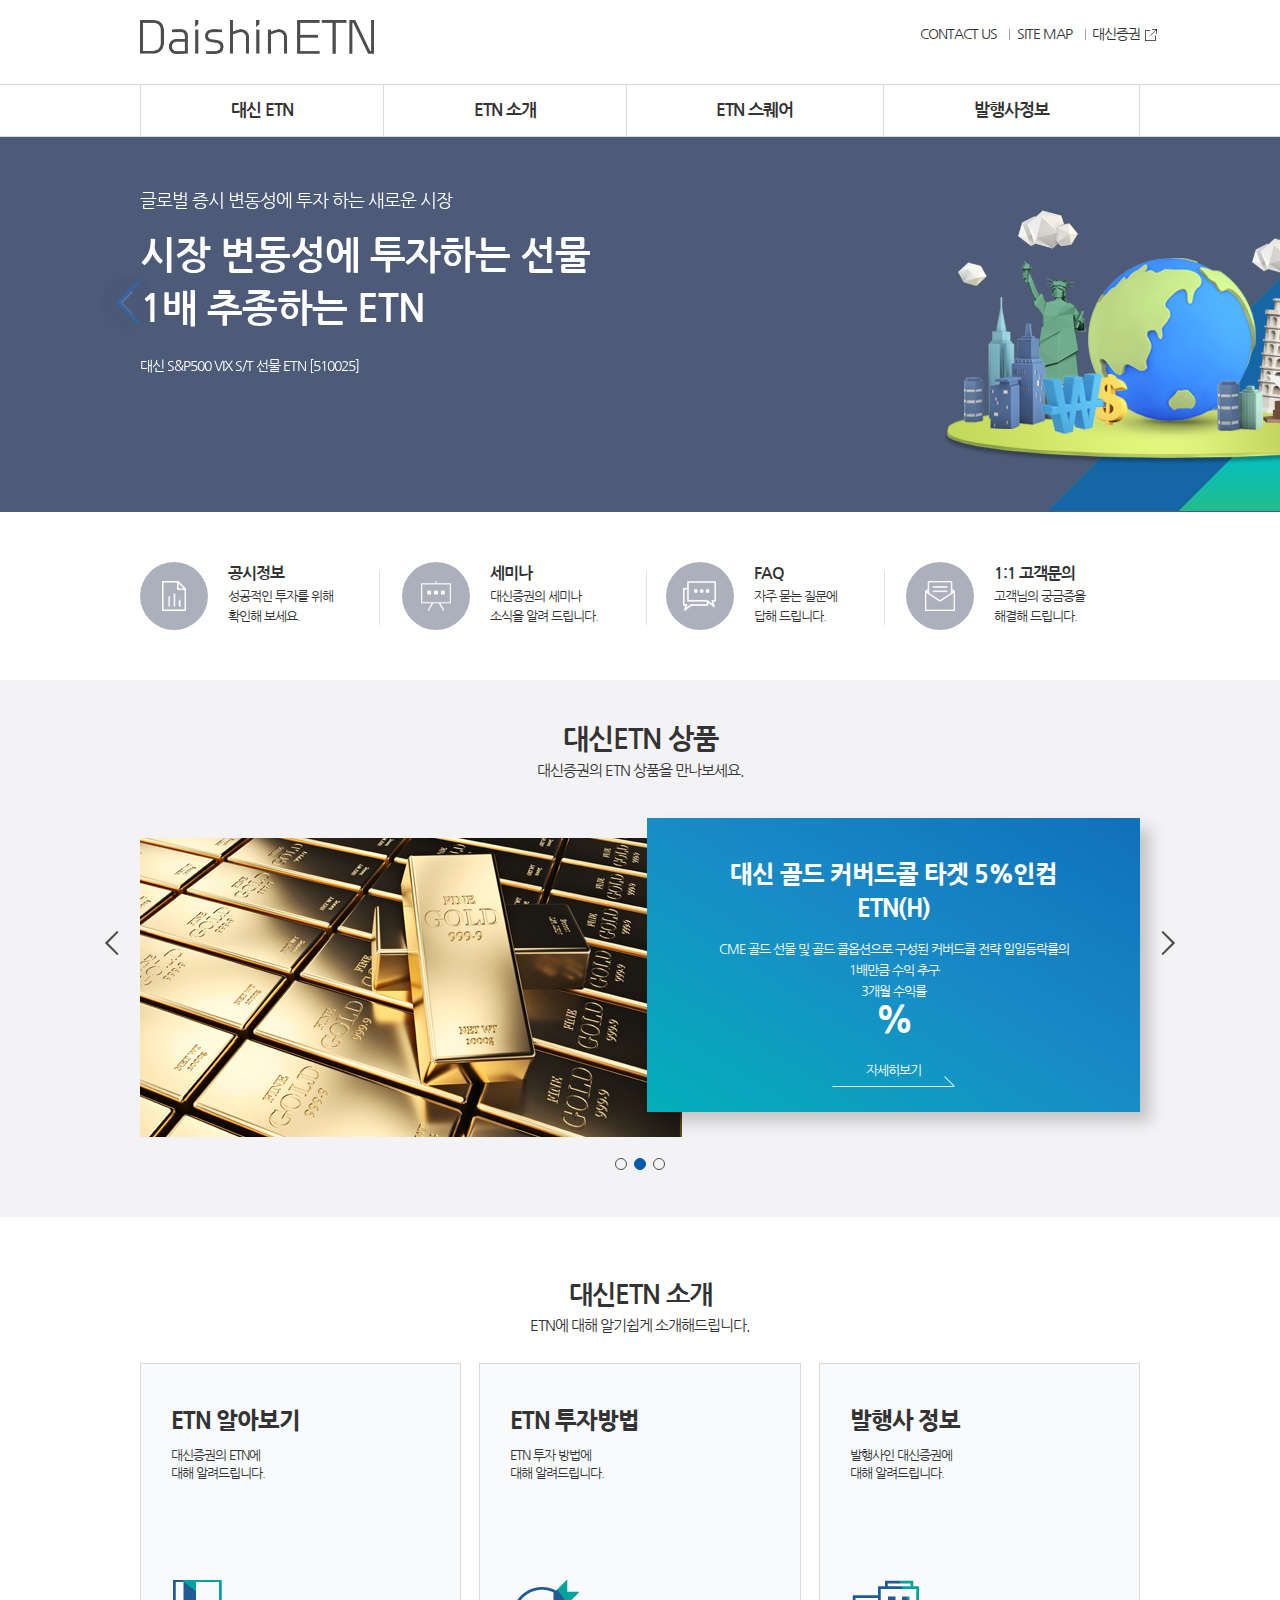
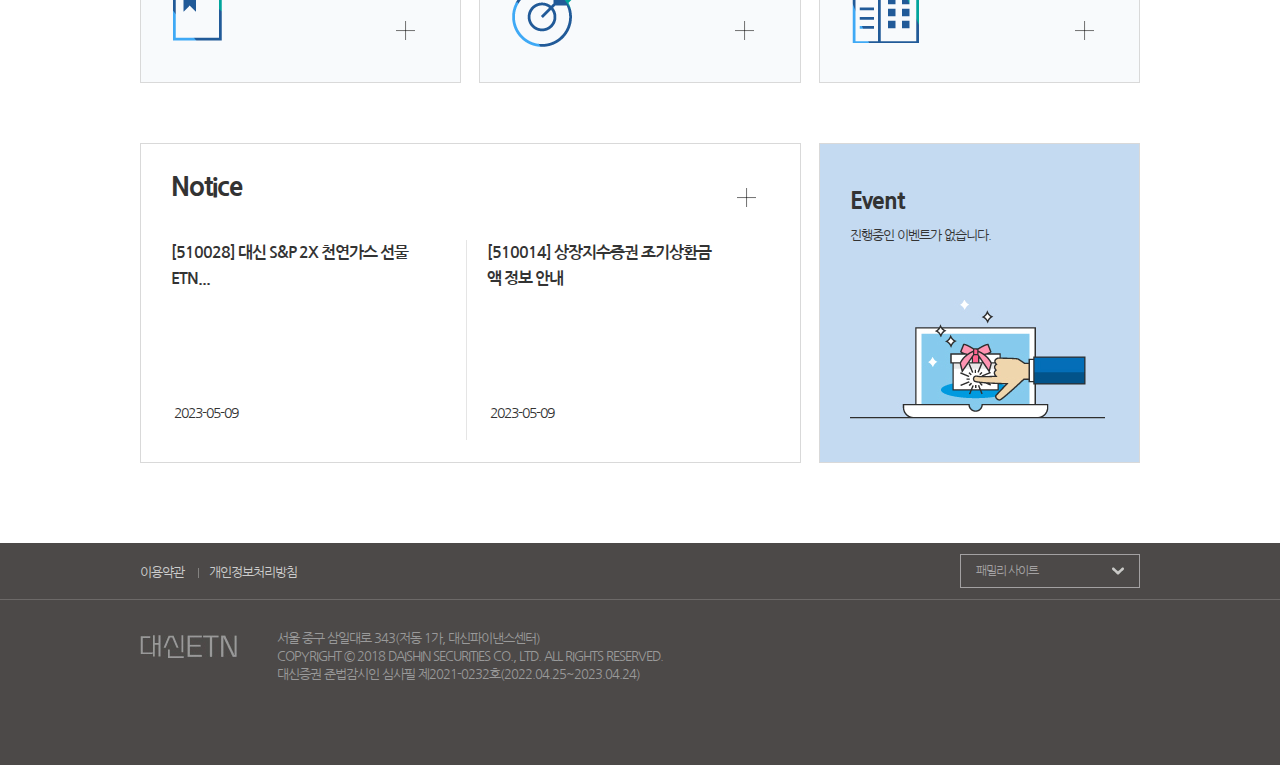
==== Daishin-Securities-ETN/index.html @ be6316d4 "why swiper" ====
<!DOCTYPE html>
<html lang="ko">
    <head>
        <meta charset="UTF-8" />
        <meta http-equiv="X-UA-Compatible" content="IE=edge" />
        <meta name="viewport" content="width=device-width, initial-scale=1.0" />
        <title>대신증권 ETN</title>
        <link rel="stylesheet" href="css/style.css" />
        <link rel="stylesheet" href="css/query.css" />
        <link rel="preconnect" href="https://fonts.googleapis.com" />
        <link rel="preconnect" href="https://fonts.gstatic.com" crossorigin />
        <link
            href="https://fonts.googleapis.com/css2?family=Nanum+Gothic:wght@400;700;800&display=swap"
            rel="stylesheet"
        />
        <!-- Link Swiper's CSS -->
        <link
            rel="stylesheet"
            href="https://cdn.jsdelivr.net/npm/swiper@9/swiper-bundle.min.css"
        />

        <script src="https://ajax.googleapis.com/ajax/libs/jquery/3.5.1/jquery.min.js"></script>
        <script src="http://ajax.aspnetcdn.com/ajax/jQuery/jquery-1.12.4.min.js"></script>
        <script src="https://code.jquery.com/jquery-1.12.4.min.js"></script>

        <!-- Swiper JS -->
        <script src="https://cdn.jsdelivr.net/npm/swiper@9/swiper-bundle.min.js"></script>
        <script defer src="script/script.js"></script>
    </head>
    <body>
        <div class="topBtn">TOP</div>
        <header class="header">
            <div class="header-title">
                <div class="container">
                    <h1 class="header-logo">
                        <a href="#">
                            <img src="img/logo.png" alt="DaishinETN" />
                        </a>
                    </h1>
                    <ul class="sm-nav">
                        <li><a href="#">CONTACT US</a></li>
                        <li><a href="#">SITE MAP</a></li>
                        <li>
                            <a href="#">대신증권<span></span></a>
                        </li>
                    </ul>
                    <div class="menu">
                        <span></span>
                        <span></span>
                        <span></span>
                    </div>
                </div>
            </div>
            <nav class="nav">
                <div class="container">
                    <ul class="gnb">
                        <li>
                            <a href="#">대신 ETN</a>
                            <ul>
                                <li><a href="#">상품안내</a></li>
                            </ul>
                        </li>
                        <li>
                            <a href="#">ETN 소개</a>
                            <ul>
                                <li><a href="#">ETN 알아보기</a></li>
                                <li><a href="#">ETN 투자방법</a></li>
                            </ul>
                        </li>
                        <li>
                            <a href="#">ETN 스퀘어</a>
                            <ul>
                                <li><a href="#">공시정보</a></li>
                                <li><a href="#">공지사항</a></li>
                                <li><a href="#">세미나</a></li>
                                <li><a href="#">FAQ</a></li>
                                <li><a href="#">CONTACT US</a></li>
                            </ul>
                        </li>
                        <li>
                            <a href="#">발행사정보</a>
                            <ul>
                                <li><a href="#">재무정보</a></li>
                                <li><a href="#">영업/사업보고서</a></li>
                                <li><a href="#">NCR</a></li>
                                <li><a href="#">발행현황</a></li>
                            </ul>
                        </li>
                    </ul>
                    <div class="dark"></div>
                    <div class="mobile-gnb">
                        <h2><img src="img/logoW.png" alt="mobile-logo" /></h2>
                        <ul class="mobile-depth">
                            <li>
                                <a href="#">대신 ETN</a>
                                <ul>
                                    <li><a href="#">상품안내</a></li>
                                </ul>
                            </li>
                            <li>
                                <a href="#">ETN 소개</a>
                                <ul>
                                    <li><a href="#">ETN 알아보기</a></li>
                                    <li><a href="#">ETN 투자방법</a></li>
                                </ul>
                            </li>
                            <li>
                                <a href="#">발행사정보</a>
                                <ul>
                                    <li><a href="#">재무정보</a></li>
                                    <li><a href="#">영업/사업보고서</a></li>
                                    <li><a href="#">NCR</a></li>
                                    <li><a href="#">발행현황</a></li>
                                </ul>
                            </li>
                        </ul>
                        <ul class="mobile-util">
                            <li><a href="#">CONTACT</a></li>
                            <li><a href="#">대신증권</a></li>
                        </ul>
                        <div class="m-close"></div>
                    </div>
                    <div class="gnb_bg"></div>
                </div>
            </nav>
        </header>
        <main class="main">
            <section class="hero-section swiper mySwiper">
                <div class="container swiper-wrapper">
                    <div class="hero03 swiper-slide">
                        <div class="hero03-text-box">
                            <p class="hero-sub-title">
                                글로벌 증시 변동성에 투자 하는 새로운 시장
                            </p>
                            <h2 class="hero-title">
                                시장 변동성에 투자하는 선물<br />
                                1배 추종하는 ETN
                            </h2>
                            <p class="gift">
                                대신 S&P500 VIX S/T 선물 ETN [510025]
                            </p>
                        </div>
                        <div class="hero-img-box">
                            <a class="hero-img3" href="#">
                                <img
                                    class="img1"
                                    src="img/mainVisualBg.png"
                                    alt="mainVisualBg"
                                />
                                <img
                                    class="img2"
                                    src="img/mainVisual02.png"
                                    alt="mainVisual02"
                                />
                            </a>
                        </div>
                    </div>
                    <div class="hero03 swiper-slide">
                        <div class="hero03-text-box">
                            <p class="hero-sub-title">
                                글로벌 증시 변동성에 투자 하는 새로운 시장
                            </p>
                            <h2 class="hero-title">
                                시장 변동성에 투자하는 선물<br />
                                1배 추종하는 ETN
                            </h2>
                            <p class="gift">
                                대신 S&P500 VIX S/T 선물 ETN [510025]
                            </p>
                        </div>
                        <div class="hero-img-box">
                            <a class="hero-img3" href="#">
                                <img
                                    class="img1"
                                    src="img/mainVisualBg.png"
                                    alt="mainVisualBg"
                                />
                                <img
                                    class="img2"
                                    src="img/mainVisual02.png"
                                    alt="mainVisual02"
                                />
                            </a>
                        </div>
                    </div>

                    <!-- <div class="hero03">
                        <div class="hero03-text-box">
                            <p class="hero-sub-title">
                                글로벌 증시 변동성에 투자 하는 새로운 시장
                            </p>
                            <h2 class="hero-title">
                                시장 변동성에 투자하는 선물<br />
                                1배 추종하는 ETN
                            </h2>
                            <p class="gift">
                                대신 S&P500 VIX S/T 선물 ETN [510025]
                            </p>
                        </div>
                        <div class="hero-img-box">
                            <a class="hero-img3" href="#">
                                <img
                                    class="img1"
                                    src="img/mainVisualBg.png"
                                    alt="mainVisualBg"
                                />
                                <img
                                    class="img2"
                                    src="img/mainVisual02.png"
                                    alt="mainVisual02"
                                />
                            </a>
                        </div>
                    </div> -->

                    <div class="dots-position">
                        <ul class="dots swiper-pagination">
                            <li class="dot"><a href="#"></a></li>
                            <li class="dot"><a href="#"></a></li>
                            <li class="dot active"><a href="#"></a></li>
                            <li class="dot"><a href="#"></a></li>
                            <li class="dot"><a href="#"></a></li>
                        </ul>
                    </div>
                    <div class="hero-moving-btn">
                        <div class="prev-btn swiper-button-prev"></div>
                        <div class="next-btn swiper-button-next"></div>
                    </div>
                </div>
            </section>
            <section class="quick-menu-section">
                <div class="container">
                    <div class="quick-box">
                        <span class="quick-icon quick-icon1"></span>
                        <div>
                            <h3 class="quick-title">공시정보</h3>
                            <p class="quick-desc">
                                성공적인 투자를 위해<br />확인해 보세요.
                            </p>
                        </div>
                    </div>
                    <div class="quick-box">
                        <span class="quick-icon quick-icon2"></span>
                        <div>
                            <h3 class="quick-title">세미나</h3>
                            <p class="quick-desc">
                                대신증권의 세미나<br />소식을 알려 드립니다.
                            </p>
                        </div>
                    </div>
                    <div class="quick-box">
                        <span class="quick-icon quick-icon3"></span>
                        <div>
                            <h3 class="quick-title">FAQ</h3>
                            <p class="quick-desc">
                                자주 묻는 질문에<br />답해 드립니다.
                            </p>
                        </div>
                    </div>
                    <div class="quick-box">
                        <span class="quick-icon quick-icon4"></span>
                        <div>
                            <h3 class="quick-title">1:1 고객문의</h3>
                            <p class="quick-desc">
                                고객님의 궁금증을<br />해결해 드립니다.
                            </p>
                        </div>
                    </div>
                </div>
            </section>
            <section class="pdt-section">
                <div class="container">
                    <div class="pdt-title-wrap">
                        <h2 class="pdt-title">대신ETN 상품</h2>
                        <p>대신증권의 ETN 상품을 만나보세요.</p>
                    </div>
                    <div class="transform-pdt">
                        <div class="pdt-tr-li">
                            <a href="#">
                                <img
                                    class="pdt-img"
                                    src="img/10_00_골드바.png"
                                    alt="11_01_WTI원유"
                                />
                            </a>
                            <div class="pdt-content">
                                <h3>
                                    대신 골드 커버드콜 타겟 5%인컴<br />
                                    ETN(H)
                                </h3>
                                <p>
                                    CME 골드 선물 및 골드 콜옵션으로 구성된
                                    커버드콜 전략 일일등락률의<br />1배만큼 수익
                                    추구
                                </p>
                                <p>3개월 수익률</p>
                                <span class="percent">%</span>
                                <span class="more">자세히보기</span>
                            </div>
                        </div>
                    </div>
                    <div class="dots-position">
                        <ul class="dots">
                            <li class="dot dot-block"><a href="#"></a></li>
                            <li class="dot pdt-dot-active"><a href="#"></a></li>
                            <li class="dot dot-block"><a href="#"></a></li>
                        </ul>
                    </div>
                    <div class="pdt-moving-btn">
                        <div class="prev-btn"></div>
                        <div class="next-btn"></div>
                    </div>
                </div>
            </section>
            <section class="introduce-section">
                <div class="container">
                    <div class="introduce-title-wrap">
                        <h2>대신ETN 소개</h2>
                        <p>ETN에 대해 알기쉽게 소개해드립니다.</p>
                    </div>
                    <div class="introduce-cards">
                        <div class="card grey border-blue">
                            <h3>ETN 알아보기</h3>
                            <p>
                                대신증권의 ETN에<br />
                                대해 알려드립니다.
                            </p>
                            <div class="card-icon1"></div>
                            <div class="plus"></div>
                        </div>
                        <div class="card grey border-blue">
                            <h3>ETN 투자방법</h3>
                            <p>
                                ETN 투자 방법에<br />
                                대해 알려드립니다.
                            </p>
                            <div class="card-icon2"></div>
                            <div class="plus"></div>
                        </div>
                        <div class="card grey border-blue">
                            <h3>발행사 정보</h3>
                            <p>
                                발행사인 대신증권에<br />
                                대해 알려드립니다.
                            </p>
                            <div class="card-icon3"></div>
                            <div class="plus"></div>
                        </div>
                        <div class="card sum p3">
                            <div class="notice-title">
                                <h3>Notice</h3>
                                <div class="notice-plus"></div>
                            </div>
                            <div class="card-box-wrap">
                                <div class="card-box">
                                    <div class="sum-desc">
                                        [510028] 대신 S&P 2X 천연가스 선물<br />
                                        ETN...
                                    </div>
                                    <div class="card-date">2023-05-09</div>
                                </div>
                                <div class="card-box">
                                    <div class="sum-desc">
                                        [510014] 상장지수증권 조기상환금<br />액
                                        정보 안내
                                    </div>
                                    <div class="card-date">2023-05-09</div>
                                </div>
                            </div>
                        </div>
                        <div class="card sky">
                            <h3>Event</h3>
                            <p>진행중인 이벤트가 없습니다.</p>
                            <a href="#">
                                <img
                                    class="present"
                                    src="img/mainEvent.png"
                                    alt="mainEvent"
                                />
                            </a>
                        </div>
                    </div>
                </div>
            </section>
        </main>
        <footer class="footer">
            <div class="container top">
                <ul class="f-menu">
                    <li><a href="#">이용약관</a></li>
                    <li><a href="#">개인정보처리방침</a></li>
                </ul>
                <div class="family">
                    <a class="family-site" href="#">패밀리 사이트</a>
                    <span></span>
                    <ul>
                        <li><a href="#">대신그룹</a></li>
                        <li><a href="#">대신증권</a></li>
                        <li><a href="#">대신증권(English)</a></li>
                        <li><a href="#">대신저축은행</a></li>
                        <li><a href="#">대신경제연구소</a></li>
                        <li><a href="#">대신자산운용</a></li>
                        <li><a href="#">대신에이엠씨</a></li>
                        <li><a href="#">대신프라이빗에쿼터</a></li>
                    </ul>
                </div>
            </div>
            <div class="company">
                <div class="container">
                    <h2>
                        <img src="img/fLogo.gif" alt="fLogo" />
                    </h2>
                    <ul class="f-menu mobile-fmenu">
                        <li><a href="#">이용약관</a></li>
                        <li><a href="#">개인정보처리방침</a></li>
                    </ul>
                    <div class="footer-p">
                        <p>
                            서울 중구 삼일대로 343(저동 1가, 대신파이낸스센터)
                        </p>
                        <p>
                            COPYRIGHT &copy; 2018 DAISHIN SECURITIES CO., LTD.
                            ALL RIGHTS RESERVED.
                        </p>
                        <p>
                            대신증권 준법감시인 심사필
                            제2021-0232호(2022.04.25~2023.04.24)
                        </p>
                    </div>
                </div>
            </div>
        </footer>
    </body>
</html>
---- Daishin-Securities-ETN/css/style.css ----
* {
    padding: 0;
    margin: 0;
    box-sizing: border-box;
}
html,
body {
    overflow-x: hidden;
}

html {
    font-size: 62.5%;
}

body {
    font-family: "Nanum Gothic", sans-serif;
    line-height: 1;
    font-weight: 400;
    color: #333;
    overflow-x: hidden;
    font-size: 1.6rem;
    letter-spacing: -1px;
}

li {
    list-style: none;
}

a {
    text-decoration: none;
    color: #333;
}

.container {
    max-width: 100rem;
    margin: 0 auto;
}
.topBtn {
    position: fixed;
    bottom: 258px;
    right: 50%;
    width: 6rem;
    height: 6rem;
    padding-top: 3rem;
    background: rgba(255, 255, 255, 0.7) url(../img/top.png) no-repeat center
        13px/15px auto;
    border-radius: 50%;
    border: 1px solid #ccc;
    z-index: 110;
    transition: all 0.3s;
    cursor: pointer;
    font-size: 1.2rem;
    text-align: center;
    margin-right: -60rem;
    display: none;
    transition: all 0.3s;
}
.topBtn:hover {
    transform: scale(1.1);
}
.topBtn.show {
    display: block;
}
/*******************
    HEADER SECTION
********************/

.header {
    border-bottom: 1px solid #d9d9d9;
}

.header-title {
    padding: 2rem 0 2.5rem 0;
    border-bottom: 1px solid #d9d9d9;
}

.header-title .container {
    display: flex;
    justify-content: space-between;
}

.header-logo img {
    width: 23.4rem;
    height: 3.4rem;
}
.menu {
    display: none;
}

.sm-nav {
    display: flex;
    gap: 2rem;
    padding-top: 0.7rem;
}

.sm-nav li {
    font-size: 1.4rem;
    position: relative;
}

.sm-nav li:first-child::after {
    background: none;
}
.sm-nav li::after {
    content: "";
    position: absolute;
    top: 6%;
    left: -15%;
    width: 0.1rem;
    height: 1.1rem;
    background: #a4a4a4;
}

.sm-nav span {
    position: absolute;
    top: 6%;
    right: -35%;
    background: url(../img/move.png) no-repeat center center/ 1.2rem 1.2rem;
    width: 1.2rem;
    height: 1.2rem;
}

.mobile-gnb {
    transform: translateX(100%);
    visibility: hidden;
    opacity: 0;
    position: absolute;
}
.dark {
    display: none;
}

.gnb {
    display: flex;
}

.gnb > li {
    flex-grow: 1;
    font-size: 1.7rem;
    text-align: center;
    padding: 1.7rem 0;
    font-weight: 700;
    border-left: 1px solid #d9d9d9;
    cursor: pointer;
    position: relative;
}

.gnb > li:hover > a {
    color: #005bac;
}
.gnb > li:hover {
    /* border-bottom: 1px solid #005bac; */
    box-shadow: 0px 8px 0 -2px #005bac;
}

.gnb > li:last-child {
    border-right: 1px solid #d9d9d9;
}
.gnb > li > ul {
    position: absolute;
    top: 53px;
    font-size: 1.4rem;
    font-weight: normal;
    z-index: 100;
    overflow: hidden;
    width: 100%;
    display: none;
}
.gnb > li > ul::before {
    content: "";
    width: 1px;
    height: 300px;
    background: #d9d9d9;
    position: absolute;
    top: 0;
    left: 0;
}
.gnb > li:last-child > ul::after {
    content: "";
    width: 1px;
    height: 300px;
    background: #d9d9d9;
    position: absolute;
    top: 0;
    right: 0;
}
.gnb > li > ul > li {
    margin-top: 1rem;
    padding: 1.4rem 0;
    font-size: 1.4rem;
}
.gnb > li > ul > li:hover > a {
    color: #005bac;
    text-decoration: underline;
}
.nav {
    position: relative;
}
.gnb_bg {
    position: absolute;
    top: 53px;
    left: 0;
    width: 100%;
    height: 0px;
    background: white;
    z-index: 1;
}

/*******************
    HERO SECTION
********************/

.hero-section {
    background: #4d5b78;
    height: 37.5rem;
    position: relative;
}
.hero03 {
    color: #fff;
    position: relative;
    /* height: 37.5rem; */
}

.hero03-text-box {
    position: absolute;
    top: 55px;
    left: 0;
}

.hero-sub-title {
    font-size: 1.8rem;
}
.hero-title {
    font-size: 3.8rem;
    margin: 2rem 0 2.3rem;
    line-height: 1.4;
}
.gift {
    font-size: 1.4rem;
}

.hero-img3 .img1 {
    position: absolute;
    top: 0;
    right: -134px;
    width: 50.9rem;
}
.hero-img3 .img2 {
    position: absolute;
    top: 73px;
    right: 26px;
    width: 45rem;
}

.dots-position {
    position: absolute;
    left: 50%;
    bottom: 7%;
    transform: translateX(-50%);
}
.dots {
    display: flex;
    gap: 0.7rem;
    cursor: pointer;
}

.dots .active {
    background: #fff;
}

.dot {
    width: 1.2rem;
    height: 1.2rem;
    border: 1px solid #fff;
    border-radius: 50%;
}

.hero-moving-btn .prev-btn {
    position: absolute;
    top: 50%;
    transform: translate(-90%, -50%);
    background: rgba(0, 0, 0, 0.05) url(../img/mainVisualCtrL.png) no-repeat
        center center;
    width: 5.4rem;
    height: 5.4rem;
    border-radius: 50%;
    cursor: pointer;
    transition: all 0.5s;
    opacity: 0;
}

.hero-section:hover .prev-btn {
    opacity: 1;
}
.hero-moving-btn .next-btn {
    position: absolute;
    top: 50%;
    right: 18%;
    transform: translate(-90%, -50%);
    background: rgba(0, 0, 0, 0.05) url(../img/mainVisualCtrR.png) no-repeat
        center center;
    width: 5.4rem;
    height: 5.4rem;
    border-radius: 50%;
    cursor: pointer;
    transition: all 0.5s;
    opacity: 0;
}
.hero-section:hover .next-btn {
    opacity: 1;
}

/*******************
    QUICK SECTION
********************/

.quick-menu-section .container {
    display: flex;
    gap: 1.3rem;
}

.quick-box {
    display: flex;
    align-items: center;
    gap: 2rem;
    padding: 5rem 0;
    flex-grow: 1;
    position: relative;
    cursor: pointer;
}

.quick-box:first-child::after {
    display: none;
}

.quick-box::after {
    content: "";
    width: 0.1rem;
    height: 5.4rem;
    background: #e1e1e1;
    position: absolute;
    top: 35%;
    left: -9%;
}

.quick-icon {
    display: block;
    width: 6.8rem;
    height: 6.8rem;
    border-radius: 50%;
    transition: all 0.5s;
}
.quick-icon1 {
    background: rgba(128, 135, 153, 0.66) url(../img/quickW01.png) no-repeat
        center center/ auto 3rem;
}
.quick-icon2 {
    background: rgba(128, 135, 153, 0.66) url(../img/quick02.png) no-repeat
        center center/ auto 3rem;
}
.quick-icon3 {
    background: rgba(128, 135, 153, 0.66) url(../img/quick03.png) no-repeat
        center center/ auto 3rem;
}
.quick-icon4 {
    background: rgba(128, 135, 153, 0.66) url(../img/quickW04.png) no-repeat
        center center/ auto 3rem;
}

.quick-box:first-child:hover .quick-icon1 {
    background: #005bac url(../img/quickW01.png) no-repeat center center/ auto
        3rem;
}
.quick-box:nth-child(2):hover .quick-icon2 {
    background: #005bac url(../img/quick02.png) no-repeat center center/ auto
        3rem;
}
.quick-box:nth-child(3):hover .quick-icon3 {
    background: #005bac url(../img/quick03.png) no-repeat center center/ auto
        3rem;
}
.quick-box:nth-child(4):hover .quick-icon4 {
    background: #005bac url(../img/quickW04.png) no-repeat center center/ auto
        3rem;
}

.quick-title {
    margin-bottom: 0.5rem;
    font-size: 1.6rem;
}
.quick-desc {
    font-size: 1.3rem;
    line-height: 1.5;
}

/*******************
    PDT SECTION
********************/
.pdt-section {
    padding: 4.5rem 0 8rem;
    margin-bottom: 6.5rem;
    background: #f3f3f5;
    text-align: center;
}
.pdt-section .container {
    position: relative;
}
.pdt-title-wrap {
    margin-bottom: 6rem;
}

.pdt-title {
    font-size: 2.8rem;
    margin-bottom: 1rem;
}

.pdt-title-wrap p {
    font-size: 1.5rem;
}

.transform-pdt {
    height: 29.9rem;
    padding-top: 2rem;
    position: relative;
}

.pdt-img {
    position: absolute;
    top: 0;
    left: 0;
}

.pdt-content {
    position: absolute;
    top: -20px;
    right: 0;
    width: 493px;
    padding: 40px 40px 25px;
    background: linear-gradient(to top right, #03afb9, #188cc7, #1070ba);
    color: #fff;
    box-shadow: 10px 10px 15px rgba(0, 0, 0, 0.2);
    cursor: pointer;
}

.pdt-content h3 {
    font-size: 2.4rem;
    margin-bottom: 1.5rem;
    line-height: 1.4;
    font-weight: 800;
}
.pdt-content p {
    font-size: 1.3rem;
    line-height: 1.6;
}
.percent {
    font-size: 3.6rem;
    font-weight: 700;
    display: block;
}
.more {
    display: block;
    margin-top: 2rem;
    font-size: 1.3rem;
    padding: 0.5rem 0 1rem;
    background: url(../img/moreArr.png) no-repeat center bottom;
}

.dot-block {
    border: 1px solid #4c4948;
}

.pdt-section .dots-position {
    bottom: -8%;
}

.pdt-dot-active {
    background: #005bac;
    border: 1px solid #005bac;
}

.pdt-moving-btn .prev-btn {
    position: absolute;
    top: 50%;
    transform: translateX(-250%);
    background: rgba(0, 0, 0, 0.05) url(../img/mainEtnPdtCtrL.gif) no-repeat
        center center;
    background-size: auto;
    width: 1.4rem;
    height: 2.4rem;
    cursor: pointer;
    transition: all 0.5s;
}
.pdt-moving-btn .next-btn {
    position: absolute;
    top: 50%;
    right: 0;
    transform: translateX(250%);
    background: rgba(0, 0, 0, 0.05) url(../img/mainEtnPdtCtrR.gif) no-repeat
        center center;
    background-size: auto;
    width: 1.4rem;
    height: 2.4rem;
    cursor: pointer;
    transition: all 0.5s;
}

/*******************
    INTRODUCE SECTION
********************/

.introduce-section {
    margin-bottom: 8rem;
}

.introduce-title-wrap {
    text-align: center;
    margin-bottom: 3rem;
}
.introduce-title-wrap h2 {
    font-size: 2.6rem;
    margin-bottom: 1rem;
}
.introduce-title-wrap p {
    font-size: 1.5rem;
}
.introduce-cards {
    display: grid;
    grid-template-columns: repeat(3, 1fr);
    column-gap: 1.8rem;
    row-gap: 6rem;
}
.card {
    height: 32rem;
    padding: 4.5rem 3rem;
    border: 1px solid #d9d9d9;
    position: relative;
    transition: all 0.3s;
}

.grey {
    cursor: pointer;
    background: #f8fafc;
}
.sum {
    grid-column: 1/3;
}

.card h3 {
    font-size: 2.3rem;
    margin-bottom: 1.5rem;
    font-weight: 800;
}
.card p {
    font-size: 1.3rem;
    line-height: 1.4;
}
.card-icon1 {
    position: absolute;
    top: 68%;
    left: 10%;
    background: url(../img/mainEtnInfo01B.png) no-repeat center center;
    background-size: auto;
    width: 4.9rem;
    height: 6.1rem;
}
.card-icon2 {
    position: absolute;
    top: 68%;
    left: 10%;
    background: url(../img/mainEtnInfo02B.png) no-repeat center center;
    background-size: auto;
    width: 6.7rem;
    height: 6.7rem;
}
.card-icon3 {
    position: absolute;
    top: 68%;
    left: 10%;
    background: url(../img/mainEtnInfo03B.png) no-repeat center center;
    background-size: auto;
    width: 6.7rem;
    height: 6.3rem;
}
.plus {
    position: absolute;
    background: url(../img/morePlusB.png) no-repeat center center/1.9rem auto;
    width: 4.6rem;
    height: 4.6rem;
    right: 10%;
    bottom: 9%;
    transition: all 0.3s;
}

.border-blue:hover {
    border: 1px solid #005bac;
}
.card:hover .plus {
    border: 1px solid #005bac;
    background: #005bac url(../img/morePlusW.png) no-repeat center center/1.9rem
        auto;
}

.notice-title {
    margin-bottom: 2rem;
    display: flex;
    justify-content: space-between;
}

.notice-title h3 {
    font-size: 2.6rem;
    font-weight: 800;
}
.notice-plus {
    background: url(../img/morePlusB.png) no-repeat center center/1.9rem auto;
    width: 4.6rem;
    height: 4.6rem;
    cursor: pointer;
    transition: all 0.3s;
}
.notice-plus:hover {
    border: 1px solid #005bac;
    background: #005bac url(../img/morePlusW.png) no-repeat center center/1.9rem
        auto;
}
.p3 {
    padding: 3rem;
}

.sum-desc {
    font-weight: 700;
    line-height: 1.6;
    cursor: pointer;
}
.sum-desc:hover {
    text-decoration: underline;
}

.card-date {
    font-weight: normal;
    position: absolute;
    bottom: 10%;
    left: 1%;
    font-size: 1.4rem;
    cursor: pointer;
}

.card-box-wrap {
    display: flex;
    letter-spacing: -1px;
}

.card-box {
    flex-grow: 1;
    height: 20rem;
    padding-right: 2rem;
    position: relative;
}

.card-box:first-child {
    border-right: 1px solid #e5e5e5;
}
.card-box:nth-child(2) {
    margin-left: 2rem;
}

.sky {
    background: #c4daf1;
    cursor: pointer;
}
.present {
    margin-top: 5.5rem;
    display: inline-block;
}

/*******************
    FOOTER SECTION
********************/
.footer {
    padding-bottom: 8rem;
    background: #4c4948;
}
.footer .container {
    display: flex;
    align-items: center;
    justify-content: space-between;
}
.f-menu {
    display: flex;
    padding: 2rem 0;
    gap: 1rem;
}
.mobile-fmenu {
    display: none;
}
.f-menu li {
    position: relative;
}
.f-menu li:nth-child(2)::after {
    display: none;
}
.f-menu li::after {
    content: "";
    width: 0.1rem;
    height: 1rem;
    background: #838280;
    display: inline-block;
    top: 30%;
    right: 0;
    position: absolute;
}
.f-menu li:first-child {
    padding-right: 1.5rem;
}

.f-menu li a {
    color: #cdcdcd;
    font-size: 1.3rem;
}

.family {
    width: 18rem;
    padding: 1rem 1.5rem;
    border: 1px solid #a3a1a2;
    font-size: 1.2rem;
    display: flex;
    align-items: center;
    justify-content: space-between;
    cursor: pointer;
    position: relative;
}

.family ul.on {
    display: block;
}
.family ul {
    position: absolute;
    border: 1px solid #a3a1a2;
    bottom: 35px;
    left: 0;
    z-index: 100;
    display: none;
}
.family ul li a {
    display: block;
    width: 18rem;
    padding: 1rem 1.5rem;
    font-size: 1.2rem;
    color: #333;
    background: #fff;
    border-bottom: 1px solid #a3a1a2;
}
.family ul li a:hover {
    color: #005bac;
}

.family-site {
    color: #a3a1a2;
}
.family span {
    background: url(../img/familyArr.gif) no-repeat center center;
    float: right;
    width: 12px;
    height: 8px;
    cursor: pointer;
}
.family span.rotate {
    transform: rotate(180deg);
}

.company {
    padding-top: 30px;
    border-top: 1px solid #6c6968;
    color: #9a9a9a;
}
.company .container {
    display: flex;
    align-items: flex-start;
    justify-content: flex-start;
}
.company h2 {
    margin: 0.5rem 4rem 0 0;
}
.company p {
    font-size: 1.3rem;
    line-height: 1.4;
}
---- Daishin-Securities-ETN/css/query.css ----
/* 1070px */
@media (max-width: 67em) {
    /* html {
        9px / 16px 
        font-size: 56.25%;
    } */
    /*******************
         HEADER SECTION
    ********************/

    .header {
        position: relative;
    }
    .header-title .container {
        width: 90%;
    }
    .nav {
        position: static;
    }
    .gnb {
        display: none;
    }
    .sm-nav {
        display: none;
    }
    .menu {
        display: block;
        position: absolute;
        top: 30%;
        right: 0;
        width: 6.5rem;
        height: 6.5rem;
    }
    .menu span {
        display: block;
        width: 3rem;
        height: 0.2rem;
        background: #4c4948;
        margin: 0.5rem auto;
    }
    .mobile-gnb {
        position: fixed;
        top: 0;
        right: 0;
        width: 80%;
        height: 100vh;
        overflow-y: auto;
        box-shadow: -4px -1px 2px rgba(0, 0, 0, 0.1);
        z-index: 100;
        background: #fff;
        transition: all 1s;
    }
    .dark {
        position: fixed;
        top: 0;
        left: 0;
        width: 100%;
        height: 100%;
        background: rgba(0, 0, 0, 0.5);
        z-index: 99;
    }
    .mobile-gnb h2 {
        padding: 1.2rem 2rem 1rem;
        background: #005bac;
        height: 6.1rem;
    }
    .mobile-gnb h2 img {
        width: 18rem;
    }
    .mobile-depth {
        padding: 2rem 1rem;
    }
    .mobile-gnb .mobile-depth > li > a {
        display: block;
        padding: 1.5rem 1rem;
        font-size: 1.8rem;
        font-weight: 700;
    }
    .mobile-gnb .mobile-depth > li > ul {
        margin-bottom: 3rem;
        border-top: 1px solid #b2b2b2;
    }
    .mobile-gnb .mobile-depth > li > ul > li > a {
        display: block;
        padding: 1.5rem 1rem;
        border-bottom: 1px solid #e5e5e5;
        font-size: 1.5rem;
    }
    .mobile-util {
        margin-top: 2rem;
        text-align: center;
    }
    .mobile-util > li {
        display: inline-block;
        width: 40%;
        border: 1px solid #d9d9d9;
        border-radius: 5px;
        font-size: 1.2rem;
        text-align: center;
    }
    .mobile-util > li > a {
        display: block;
        padding: 7px 0;
    }
    .m-close {
        background: url(../img/closeW.png) no-repeat center/ 1.7rem auto;
        position: absolute;
        top: 0;
        right: 0;
        width: 5.5rem;
        height: 6.1rem;
    }

    .nav-open .mobile-gnb {
        transform: translate(0);
        visibility: visible;
        opacity: 1;
    }
    .nav-open .dark {
        display: block;
    }

    /*******************
        INTRODUCE SECTION
    ********************/
    .hero-moving-btn {
        display: none;
    }
    .hero-section .container {
        width: 90%;
    }
    .hero-img3 .img2 {
        width: 29.4rem;
        top: 132px;
        right: 66px;
    }
    .hero-img3 .img3 {
        width: auto;
    }
    .hero-title {
        font-size: 3.2rem;
    }
    .hero-sub-title {
        font-size: 1.6rem;
    }
    .gift {
        font-size: 1.3rem;
    }

    /*******************
         QUICK SECTION
    ********************/
    .quick-menu-section .container {
        flex-wrap: wrap;
        gap: 0;
        max-width: 107rem;
    }
    .quick-box {
        padding: 2rem;
        width: 50%;
        border-bottom: 1px solid #e5e5e5;
        border-right: 1px solid #e5e5e5;
    }

    .quick-desc br {
        display: none;
    }

    .quick-box::after {
        display: none;
    }
    /*******************
        PDT SECTION
    ********************/
    .pdt-section {
        margin-bottom: 3.5rem;
        padding-bottom: 11%;
    }

    .pdt-section .container {
        width: 90%;
    }
    .pdt-title {
        font-size: 2.3rem;
    }
    .pdt-title-wrap {
        margin: 0;
    }
    .pdt-title-wrap p {
        font-size: 1.3rem;
    }
    .pdt-img {
        position: static;
        width: 79%;
    }
    .transform-pdt {
        height: auto;
        position: relative;
        max-width: 100%;
    }

    .pdt-tr-li {
        position: static;
    }

    .pdt-content {
        position: static;
        width: 79%;
        padding: 2.5rem 4rem 3.5rem;
        margin-top: -0.3rem;
        display: inline-block;
    }
    .pdt-content h3 {
        font-size: 2rem;
    }
    .pdt-content br {
        display: none;
    }
    .pdt-content p:nth-child(2) {
        margin-bottom: 2.5rem;
    }
    .pdt-moving-btn .prev-btn {
        width: 4rem;
        height: 8rem;
        background: url(../img/mainEtnPdtCtrLBig.png) no-repeat center/25px auto;
        top: 54%;
        transform: translateX(0%);
    }
    .pdt-moving-btn .next-btn {
        width: 4rem;
        height: 8rem;
        background: url(../img/mainEtnPdtCtrRBig.png) no-repeat center/25px auto;
        top: 54%;
        transform: translateX(0%);
    }
    /*******************
        INTRODUCE SECTION
    ********************/
    .introduce-section .container {
        width: 90%;
    }
    .introduce-title-wrap h2 {
        font-size: 2.1rem;
        text-align: left;
    }
    .introduce-title-wrap p {
        display: none;
    }
    .introduce-cards {
        row-gap: 1rem;
    }
    .grey {
        grid-column: 1/-1;
        padding: 2rem;
        height: auto;
    }
    .grey h3 {
        font-size: 1.6rem;
        margin-bottom: 1rem;
    }
    .grey br {
        display: none;
    }
    .grey p {
        font-size: 1.4rem;
    }
    .grey .plus {
        display: none;
    }
    .card-icon1 {
        top: 35%;
        left: auto;
        right: 4.5%;
        background-size: 2.5rem 3.5rem;
        width: 2.5rem;
        height: 3.5rem;
    }
    .card-icon2 {
        top: 35%;
        left: auto;
        right: 4.5%;
        background-size: 2.5rem 3.5rem;
        width: 2.5rem;
        height: 3.5rem;
    }
    .card-icon3 {
        top: 35%;
        left: auto;
        right: 4.5%;
        background-size: 2.5rem 3.5rem;
        width: 2.5rem;
        height: 3.5rem;
    }
    .grey:last-child {
        margin-bottom: 3rem;
    }
    .sum {
        grid-column: 1/-1;
        padding: 0;
        border: 0;
        margin-bottom: 2rem;
    }
    .notice-title h3 {
        font-size: 2.1rem;
    }
    .notice-title {
        margin-top: 3rem;
        margin-bottom: 0;
        align-items: center;
    }
    .card-box-wrap {
        display: block;
    }
    .sum-desc br {
        display: none;
    }
    .card-date {
        position: static;
        margin-top: 2rem;
    }
    .card-box {
        height: auto;
        padding: 2rem;
        border-bottom: 1px solid #e5e5e5;
    }
    .card-box:first-child {
        border-right: 0;
        border-top: 2px solid #ccc;
    }
    .card-box:nth-child(2) {
        margin: 0;
    }
    .card {
        height: auto;
    }
    .sky {
        grid-column: 1/-1;
    }
    .sky h3 {
        font-size: 2.1rem;
    }
    .sky .present {
        display: block;
        margin: 0 auto;
        margin-top: 5.5rem;
    }
    /*******************
        INTRODUCE SECTION
    ********************/

    .footer .top {
        display: none;
    }
    .footer .container {
        width: 90%;
        align-items: center;
    }
    .company .container {
        flex-direction: column;
    }
    .mobile-fmenu {
        display: flex;
    }
    .company h2 {
        margin: 0;
    }
    .f-menu li a {
        font-size: 1.4rem;
    }
    .footer-p {
        text-align: center;
    }
    .company p {
        line-height: 1.6;
    }
}
/* 640px */
@media (max-width: 40em) {
    html {
        /* 9px / 16px  */
        font-size: 56.25%;
    }
    .hero-img3 .img2 {
        width: 25rem;
    }
}

/* 540px */
@media (max-width: 34em) {
    .hero-img3 .img2 {
        top: 162px;
        right: 16px;
    }
}
/* 460px */
@media (max-width: 29em) {
    .hero-img3 .img1 {
        top: 139px;
        right: -96px;
        width: 30rem;
    }
    .gift {
        display: none;
    }
    .hero-img3 .img2 {
        top: 165px;
        right: auto;
        left: 100px;
    }
    .hero-title {
        font-size: 2.8rem;
    }
    .quick-box {
        width: 100%;
        gap: 4rem;
        padding-left: 4rem;
    }
    .quick-title {
        font-size: 1.8rem;
        margin-bottom: 1rem;
    }
    .quick-desc {
        font-size: 1.4rem;
        line-height: 1.6;
    }
}
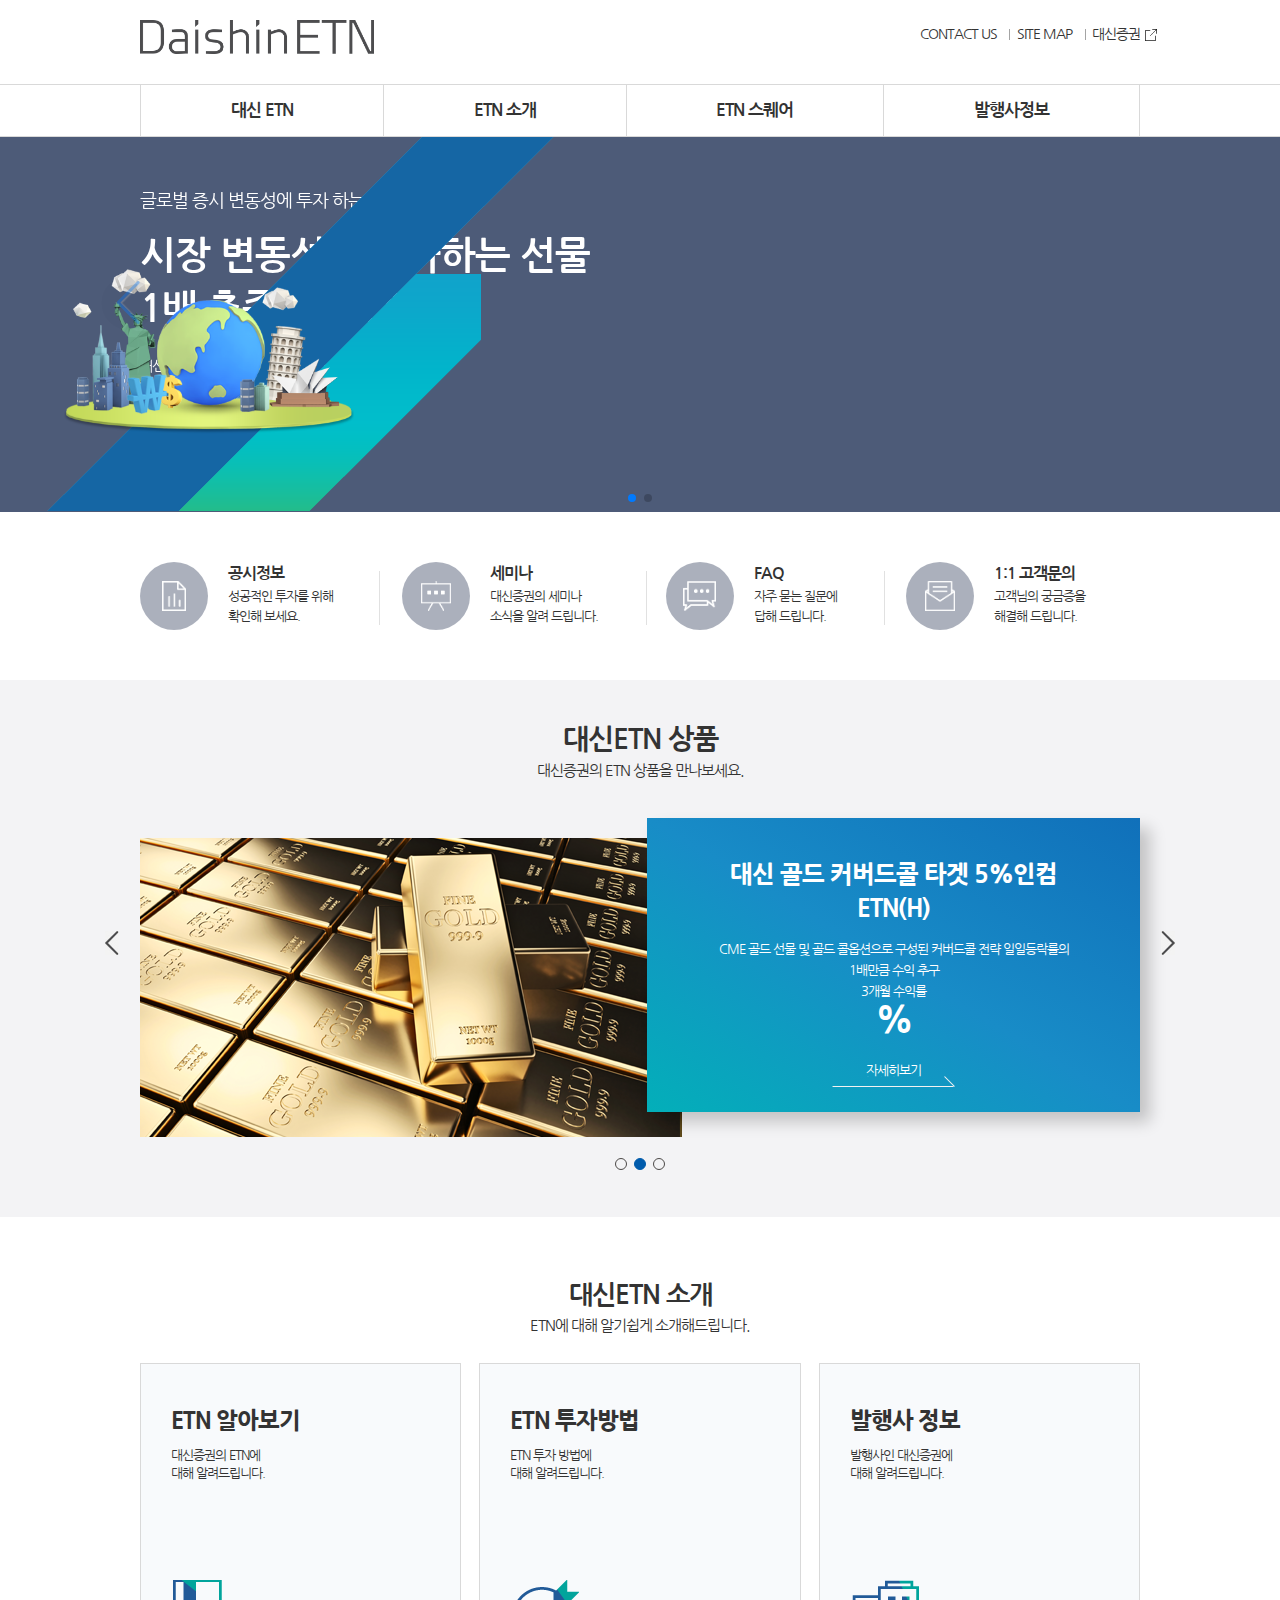
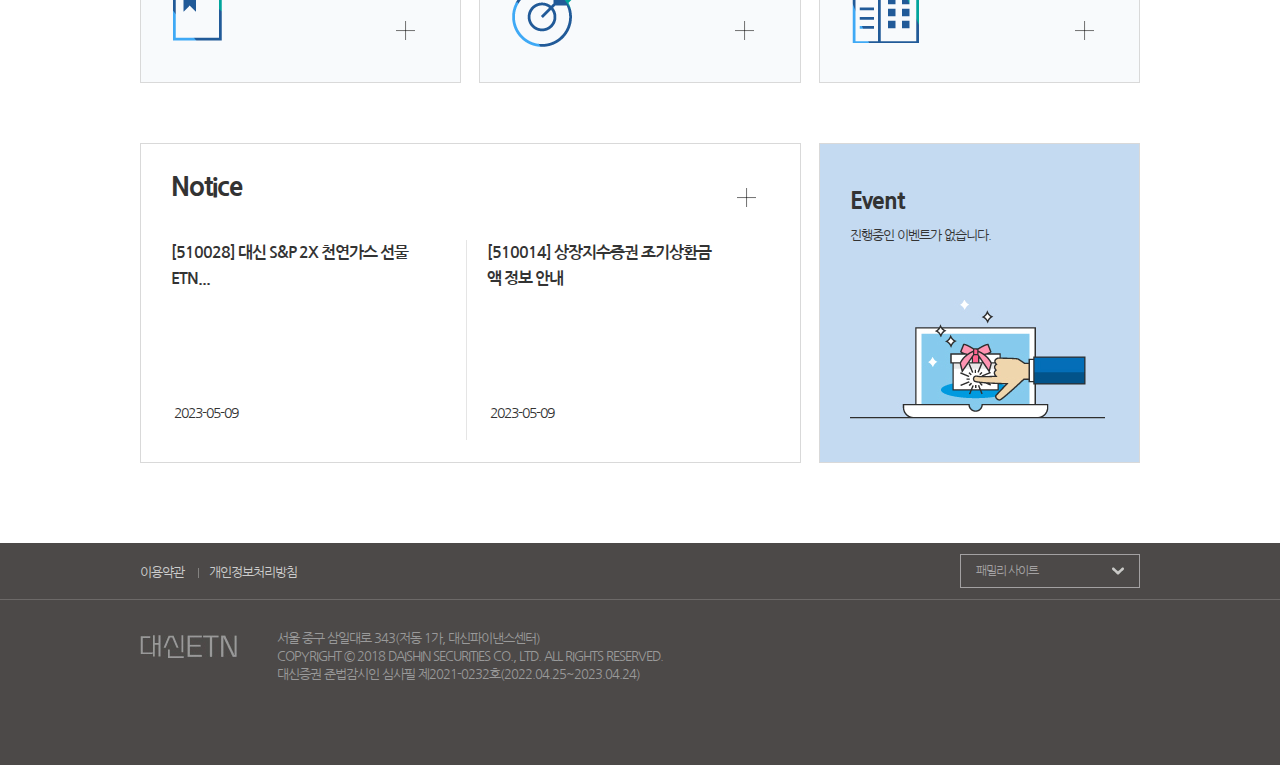
==== commit 78028e9e: "why swiper resposive img moving?" ====
--- a/Daishin-Securities-ETN/index.html
+++ b/Daishin-Securities-ETN/index.html
@@ -184,37 +184,8 @@
                         </div>
                     </div>
 
-                    <!-- <div class="hero03">
-                        <div class="hero03-text-box">
-                            <p class="hero-sub-title">
-                                글로벌 증시 변동성에 투자 하는 새로운 시장
-                            </p>
-                            <h2 class="hero-title">
-                                시장 변동성에 투자하는 선물<br />
-                                1배 추종하는 ETN
-                            </h2>
-                            <p class="gift">
-                                대신 S&P500 VIX S/T 선물 ETN [510025]
-                            </p>
-                        </div>
-                        <div class="hero-img-box">
-                            <a class="hero-img3" href="#">
-                                <img
-                                    class="img1"
-                                    src="img/mainVisualBg.png"
-                                    alt="mainVisualBg"
-                                />
-                                <img
-                                    class="img2"
-                                    src="img/mainVisual02.png"
-                                    alt="mainVisual02"
-                                />
-                            </a>
-                        </div>
-                    </div> -->
-
-                    <div class="dots-position">
-                        <ul class="dots swiper-pagination">
+                    <div class="dots-position swiper-pagination">
+                        <ul class="dots">
                             <li class="dot"><a href="#"></a></li>
                             <li class="dot"><a href="#"></a></li>
                             <li class="dot active"><a href="#"></a></li>
--- a/Daishin-Securities-ETN/css/style.css
+++ b/Daishin-Securities-ETN/css/style.css
@@ -203,7 +203,7 @@
     width: 100%;
     height: 0px;
     background: white;
-    z-index: 1;
+    z-index: 2;
 }
 
 /*******************
@@ -215,6 +215,9 @@
     height: 37.5rem;
     position: relative;
 }
+/* .hero-section .container {
+    max-width: 100rem;
+} */
 .hero03 {
     color: #fff;
     position: relative;
@@ -225,6 +228,12 @@
     position: absolute;
     top: 55px;
     left: 0;
+}
+.hero-img-box {
+    position: absolute;
+    top: 0;
+    right: 0;
+    transform: translateX(-1000px);
 }
 
 .hero-sub-title {
--- a/Daishin-Securities-ETN/css/query.css
+++ b/Daishin-Securities-ETN/css/query.css
@@ -1,3 +1,24 @@
+/* 1753px */
+@media (max-width: 110em) {
+    /* .hero-img-box {
+     transform: translateX(-1000px);
+    } */
+    .hero-img3 .img2 {
+        width: 29rem;
+        top: 132px;
+        right: 66px;
+    }
+    .hero-img3 .img1 {
+        width: auto;
+    }
+    .swiper-button-prev {
+        display: none;
+    }
+    .swiper-button-next {
+        display: none;
+    }
+}
+
 /* 1070px */
 @media (max-width: 67em) {
     /* html {
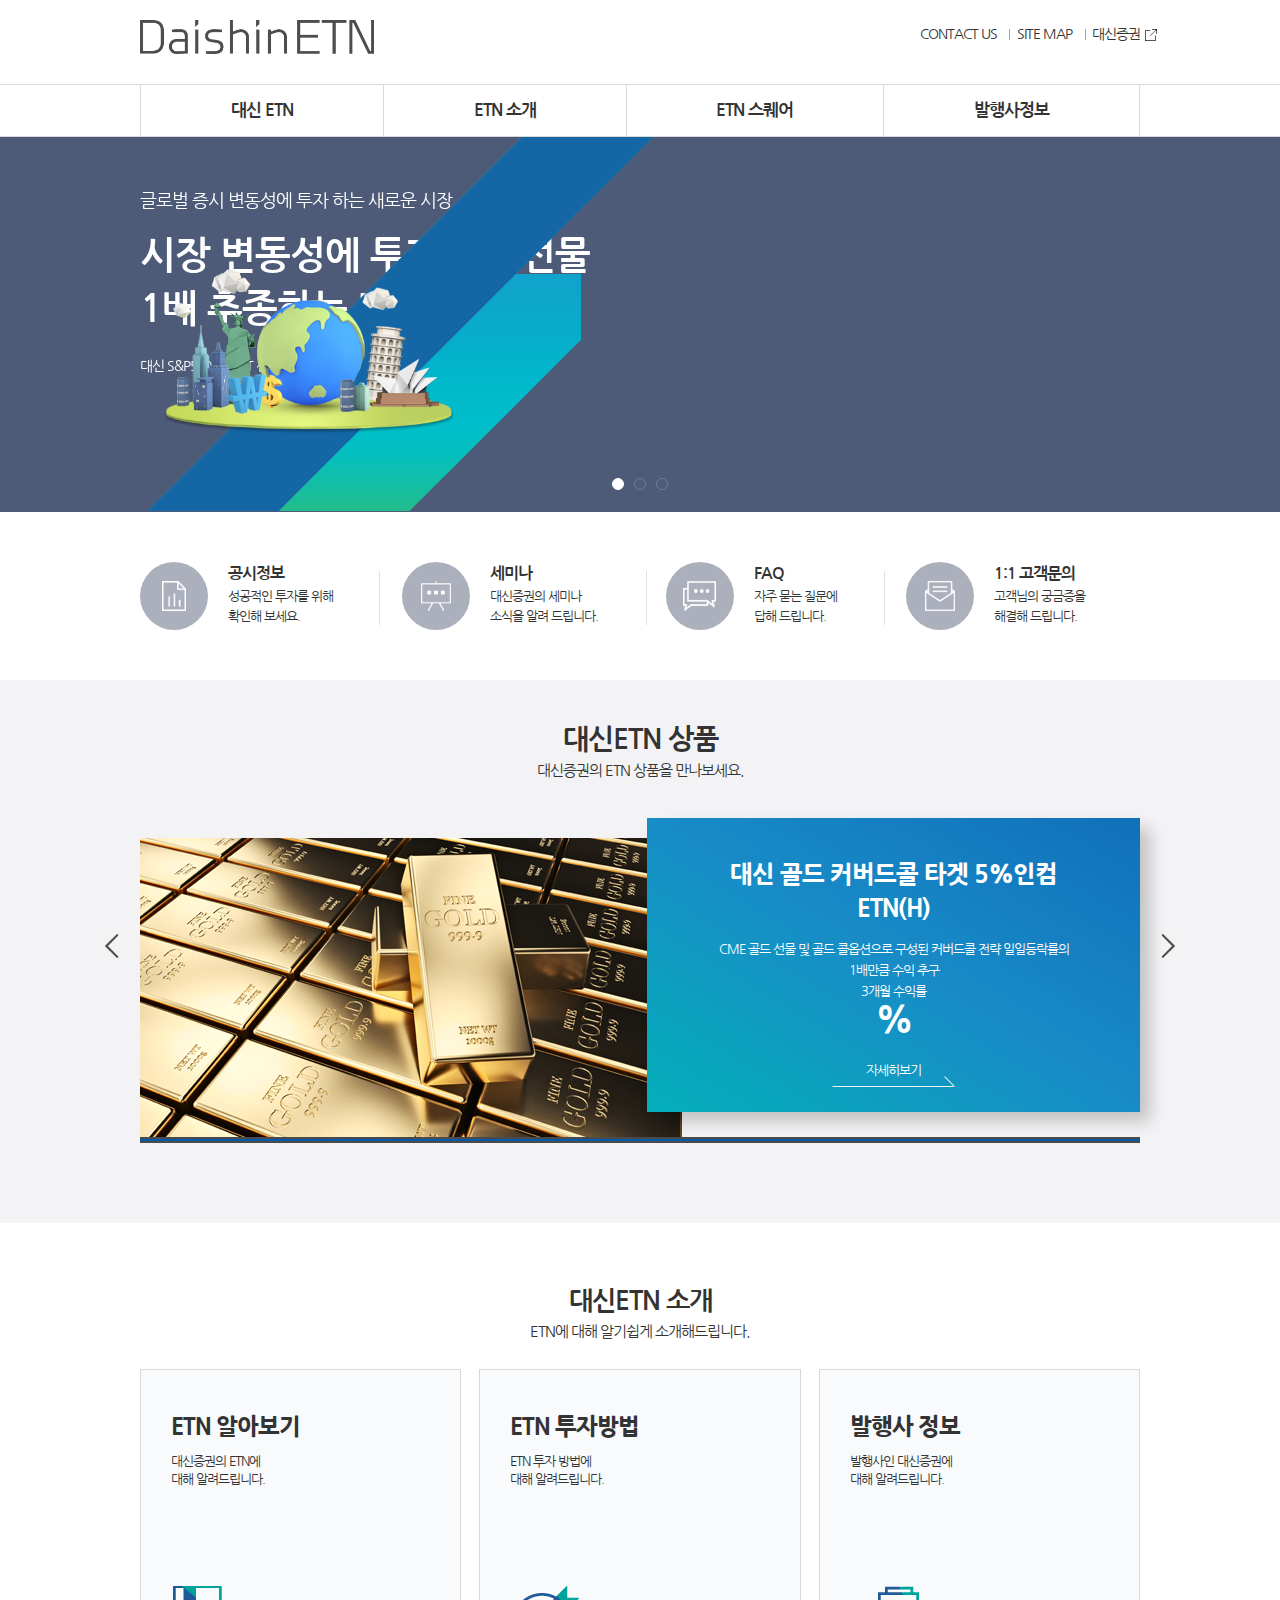
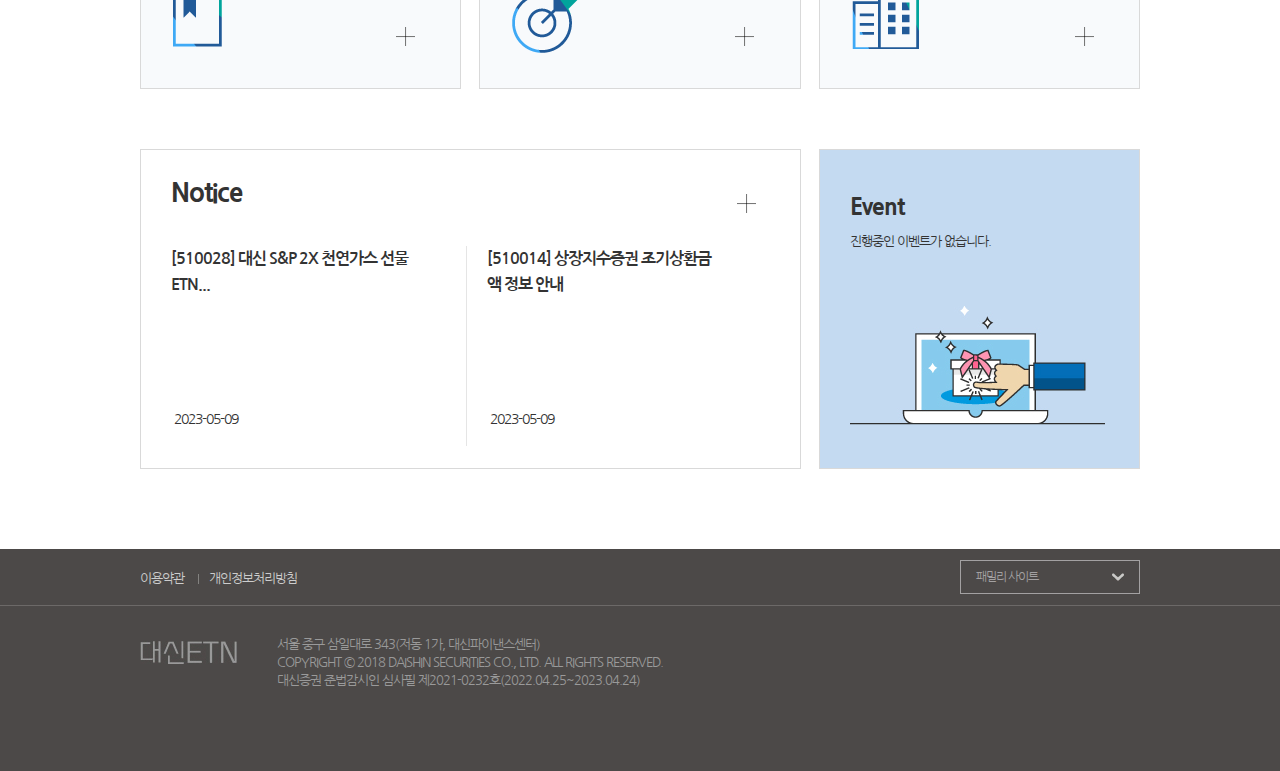
==== commit 07b23af1: "break time" ====
--- a/Daishin-Securities-ETN/index.html
+++ b/Daishin-Securities-ETN/index.html
@@ -183,20 +183,47 @@
                             </a>
                         </div>
                     </div>
-
-                    <div class="dots-position swiper-pagination">
-                        <ul class="dots">
-                            <li class="dot"><a href="#"></a></li>
-                            <li class="dot"><a href="#"></a></li>
-                            <li class="dot active"><a href="#"></a></li>
-                            <li class="dot"><a href="#"></a></li>
-                            <li class="dot"><a href="#"></a></li>
-                        </ul>
-                    </div>
-                    <div class="hero-moving-btn">
-                        <div class="prev-btn swiper-button-prev"></div>
-                        <div class="next-btn swiper-button-next"></div>
-                    </div>
+                    <div class="hero03 swiper-slide">
+                        <div class="hero03-text-box">
+                            <p class="hero-sub-title">
+                                글로벌 증시 변동성에 투자 하는 새로운 시장
+                            </p>
+                            <h2 class="hero-title">
+                                시장 변동성에 투자하는 선물<br />
+                                1배 추종하는 ETN
+                            </h2>
+                            <p class="gift">
+                                대신 S&P500 VIX S/T 선물 ETN [510025]
+                            </p>
+                        </div>
+                        <div class="hero-img-box">
+                            <a class="hero-img3" href="#">
+                                <img
+                                    class="img1"
+                                    src="img/mainVisualBg.png"
+                                    alt="mainVisualBg"
+                                />
+                                <img
+                                    class="img2"
+                                    src="img/mainVisual02.png"
+                                    alt="mainVisual02"
+                                />
+                            </a>
+                        </div>
+                    </div>
+                </div>
+                <div class="dots-position swiper-pagination">
+                    <ul class="dots">
+                        <li class="dot"><a href="#"></a></li>
+                        <li class="dot"><a href="#"></a></li>
+                        <li class="dot active"><a href="#"></a></li>
+                        <li class="dot"><a href="#"></a></li>
+                        <li class="dot"><a href="#"></a></li>
+                    </ul>
+                </div>
+                <div class="hero-moving-btn">
+                    <div class="prev-btn swiper-button-prev"></div>
+                    <div class="next-btn swiper-button-next"></div>
                 </div>
             </section>
             <section class="quick-menu-section">
--- a/Daishin-Securities-ETN/css/style.css
+++ b/Daishin-Securities-ETN/css/style.css
@@ -233,7 +233,7 @@
     position: absolute;
     top: 0;
     right: 0;
-    transform: translateX(-1000px);
+    transform: translateX(-900px);
 }
 
 .hero-sub-title {
@@ -261,33 +261,33 @@
     width: 45rem;
 }
 
-.dots-position {
+/* .dots-position {
     position: absolute;
     left: 50%;
     bottom: 7%;
     transform: translateX(-50%);
-}
-.dots {
+} */
+/* .dots {
     display: flex;
     gap: 0.7rem;
     cursor: pointer;
-}
-
-.dots .active {
+} */
+
+/* .dots .active {
     background: #fff;
-}
-
-.dot {
+} */
+
+/* .dot {
     width: 1.2rem;
     height: 1.2rem;
     border: 1px solid #fff;
     border-radius: 50%;
-}
-
-.hero-moving-btn .prev-btn {
+} */
+
+/* .hero-moving-btn .prev-btn {
     position: absolute;
     top: 50%;
-    transform: translate(-90%, -50%);
+    transform: translate(350px, -50%);
     background: rgba(0, 0, 0, 0.05) url(../img/mainVisualCtrL.png) no-repeat
         center center;
     width: 5.4rem;
@@ -296,12 +296,12 @@
     cursor: pointer;
     transition: all 0.5s;
     opacity: 0;
-}
+} */
 
 .hero-section:hover .prev-btn {
     opacity: 1;
 }
-.hero-moving-btn .next-btn {
+/* .hero-moving-btn .next-btn {
     position: absolute;
     top: 50%;
     right: 18%;
@@ -314,9 +314,77 @@
     cursor: pointer;
     transition: all 0.5s;
     opacity: 0;
-}
-.hero-section:hover .next-btn {
+} */
+/* .hero-section:hover .next-btn {
     opacity: 1;
+} */
+
+/******************** swiper /********************
+
+/* nav */
+
+.swiper-button-prev:after {
+    position: absolute;
+    top: 50%;
+    transform: translate(350px, -50%);
+    background: rgba(0, 0, 0, 0.05) url(../img/mainVisualCtrL.png) no-repeat
+        center center;
+    width: 5.4rem;
+    height: 5.4rem;
+    border-radius: 50%;
+    cursor: pointer;
+    transition: all 0.5s;
+    opacity: 0;
+}
+.hero-section:hover .swiper-button-prev:after {
+    opacity: 1;
+}
+
+.swiper-button-next:after {
+    position: absolute;
+    top: 50%;
+    right: 18%;
+    transform: translate(-90%, -50%);
+    background: rgba(0, 0, 0, 0.05) url(../img/mainVisualCtrR.png) no-repeat
+        center center;
+    width: 5.4rem;
+    height: 5.4rem;
+    border-radius: 50%;
+    cursor: pointer;
+    transition: all 0.5s;
+    opacity: 0;
+}
+.hero-section:hover .swiper-button-next:after {
+    opacity: 1;
+}
+
+/* pagination */
+.swiper .swiper-pagination {
+    position: absolute;
+    left: 50%;
+    bottom: 7%;
+    /* transform: translateX(-50%); */
+}
+.swiper .swiper-pagination-bullet {
+    width: 1.2rem;
+    height: 1.2rem;
+    border: 1px solid #fff;
+    border-radius: 50%;
+    background: transparent;
+}
+.swiper .swiper-pagination-bullet-active {
+    background: #fff;
+}
+.swiper-horizontal > .swiper-pagination-bullets .swiper-pagination-bullet,
+.swiper-pagination-horizontal.swiper-pagination-bullets
+    .swiper-pagination-bullet {
+    margin: 0 var(--swiper-pagination-bullet-horizontal-gap, 5px) !important;
+}
+.swiper-horizontal > .swiper-pagination-bullets,
+.swiper-pagination-bullets.swiper-pagination-horizontal,
+.swiper-pagination-custom,
+.swiper-pagination-fraction {
+    bottom: var(--swiper-pagination-bottom, 20px) !important;
 }
 
 /*******************
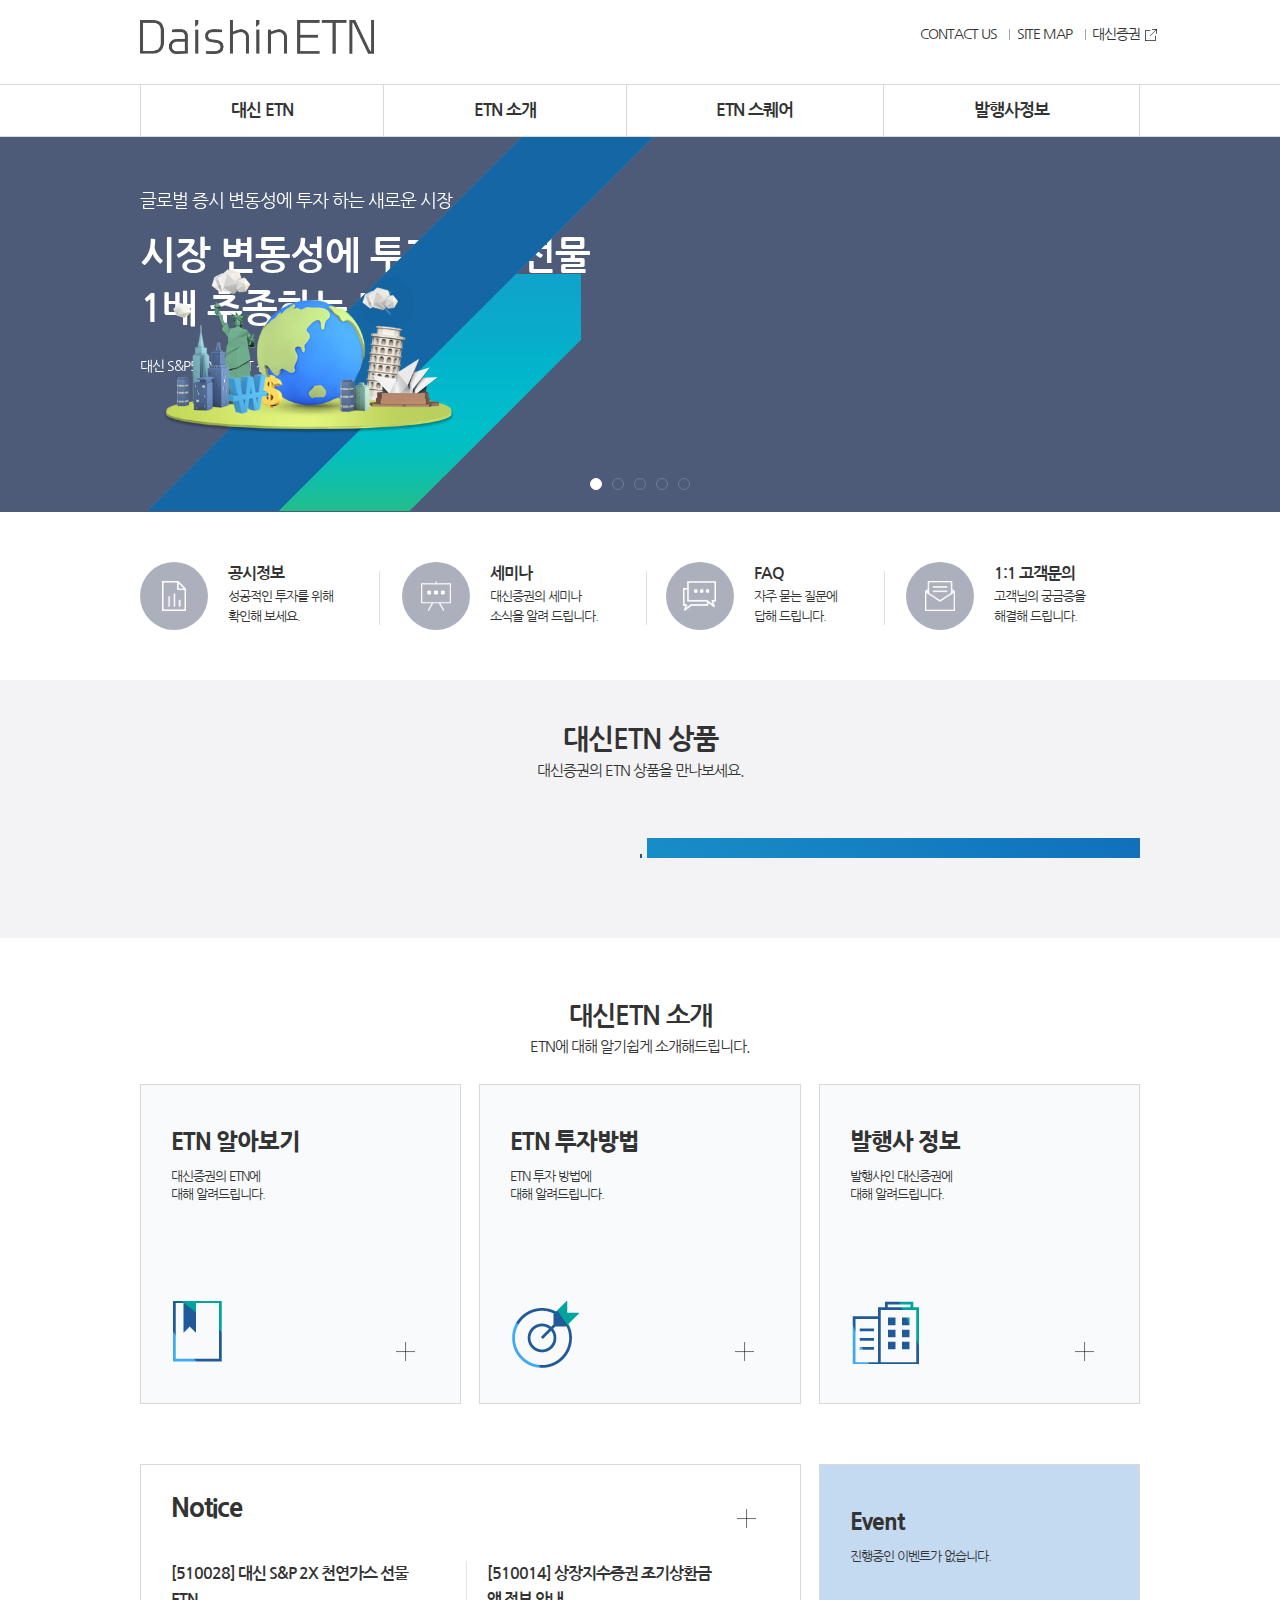
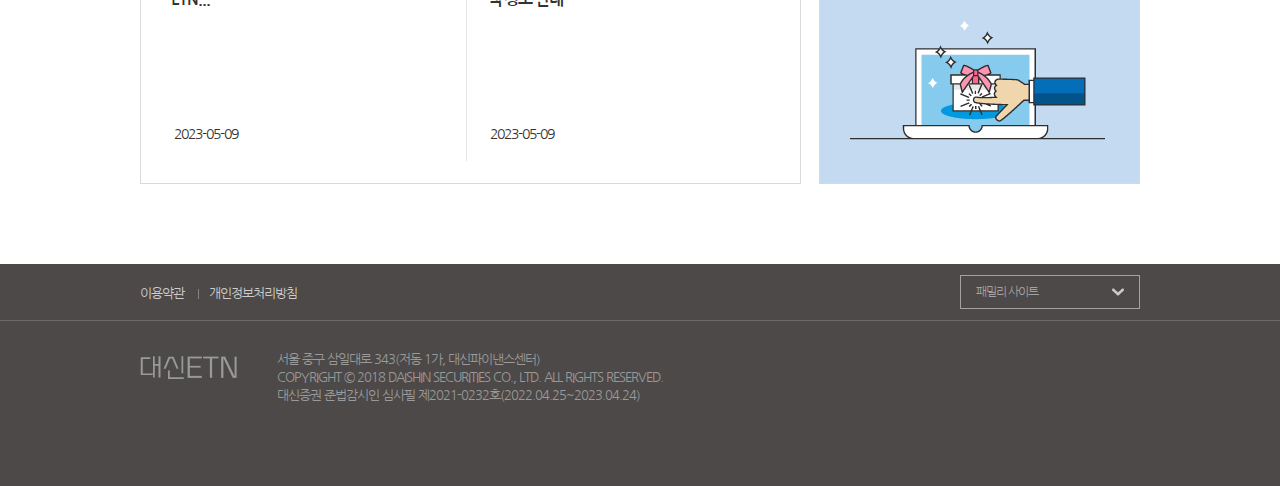
==== commit 5a737695: "ㅇㄴ" ====
--- a/Daishin-Securities-ETN/index.html
+++ b/Daishin-Securities-ETN/index.html
@@ -125,7 +125,7 @@
             </nav>
         </header>
         <main class="main">
-            <section class="hero-section swiper mySwiper">
+            <section class="hero-section swiper hero-swiper">
                 <div class="container swiper-wrapper">
                     <div class="hero03 swiper-slide">
                         <div class="hero03-text-box">
@@ -211,8 +211,64 @@
                             </a>
                         </div>
                     </div>
-                </div>
-                <div class="dots-position swiper-pagination">
+                    <div class="hero03 swiper-slide">
+                        <div class="hero03-text-box">
+                            <p class="hero-sub-title">
+                                글로벌 증시 변동성에 투자 하는 새로운 시장
+                            </p>
+                            <h2 class="hero-title">
+                                시장 변동성에 투자하는 선물<br />
+                                1배 추종하는 ETN
+                            </h2>
+                            <p class="gift">
+                                대신 S&P500 VIX S/T 선물 ETN [510025]
+                            </p>
+                        </div>
+                        <div class="hero-img-box">
+                            <a class="hero-img3" href="#">
+                                <img
+                                    class="img1"
+                                    src="img/mainVisualBg.png"
+                                    alt="mainVisualBg"
+                                />
+                                <img
+                                    class="img2"
+                                    src="img/mainVisual02.png"
+                                    alt="mainVisual02"
+                                />
+                            </a>
+                        </div>
+                    </div>
+                    <div class="hero03 swiper-slide">
+                        <div class="hero03-text-box">
+                            <p class="hero-sub-title">
+                                글로벌 증시 변동성에 투자 하는 새로운 시장
+                            </p>
+                            <h2 class="hero-title">
+                                시장 변동성에 투자하는 선물<br />
+                                1배 추종하는 ETN
+                            </h2>
+                            <p class="gift">
+                                대신 S&P500 VIX S/T 선물 ETN [510025]
+                            </p>
+                        </div>
+                        <div class="hero-img-box">
+                            <a class="hero-img3" href="#">
+                                <img
+                                    class="img1"
+                                    src="img/mainVisualBg.png"
+                                    alt="mainVisualBg"
+                                />
+                                <img
+                                    class="img2"
+                                    src="img/mainVisual02.png"
+                                    alt="mainVisual02"
+                                />
+                            </a>
+                        </div>
+                    </div>
+                </div>
+                <div class="swiper-pagination">
                     <ul class="dots">
                         <li class="dot"><a href="#"></a></li>
                         <li class="dot"><a href="#"></a></li>
@@ -272,41 +328,45 @@
                         <h2 class="pdt-title">대신ETN 상품</h2>
                         <p>대신증권의 ETN 상품을 만나보세요.</p>
                     </div>
-                    <div class="transform-pdt">
-                        <div class="pdt-tr-li">
-                            <a href="#">
-                                <img
-                                    class="pdt-img"
-                                    src="img/10_00_골드바.png"
-                                    alt="11_01_WTI원유"
-                                />
-                            </a>
-                            <div class="pdt-content">
-                                <h3>
-                                    대신 골드 커버드콜 타겟 5%인컴<br />
-                                    ETN(H)
-                                </h3>
-                                <p>
-                                    CME 골드 선물 및 골드 콜옵션으로 구성된
-                                    커버드콜 전략 일일등락률의<br />1배만큼 수익
-                                    추구
-                                </p>
-                                <p>3개월 수익률</p>
-                                <span class="percent">%</span>
-                                <span class="more">자세히보기</span>
+                    <div class="swiper .pdt-swiper">
+                        <div class="transform-pdt swiper-wrapper">
+                            <div class="pdt-tr-li swiper-slide">
+                                <a href="#">
+                                    <img
+                                        class="pdt-img"
+                                        src="img/10_00_골드바.png"
+                                        alt="11_01_WTI원유"
+                                    />
+                                </a>
+                                <div class="pdt-content">
+                                    <h3>
+                                        대신 골드 커버드콜 타겟 5%인컴<br />
+                                        ETN(H)
+                                    </h3>
+                                    <p>
+                                        CME 골드 선물 및 골드 콜옵션으로 구성된
+                                        커버드콜 전략 일일등락률의<br />1배만큼
+                                        수익 추구
+                                    </p>
+                                    <p>3개월 수익률</p>
+                                    <span class="percent">%</span>
+                                    <span class="more">자세히보기</span>
+                                </div>
                             </div>
                         </div>
-                    </div>
-                    <div class="dots-position">
-                        <ul class="dots">
-                            <li class="dot dot-block"><a href="#"></a></li>
-                            <li class="dot pdt-dot-active"><a href="#"></a></li>
-                            <li class="dot dot-block"><a href="#"></a></li>
-                        </ul>
-                    </div>
-                    <div class="pdt-moving-btn">
-                        <div class="prev-btn"></div>
-                        <div class="next-btn"></div>
+                        <div class="dots-position swiper-pagination">
+                            <ul class="dots">
+                                <li class="dot dot-block"><a href="#"></a></li>
+                                <li class="dot pdt-dot-active">
+                                    <a href="#"></a>
+                                </li>
+                                <li class="dot dot-block"><a href="#"></a></li>
+                            </ul>
+                        </div>
+                        <div class="pdt-moving-btn">
+                            <div class="prev-btn swiper-button-prev"></div>
+                            <div class="next-btn swiper-button-next"></div>
+                        </div>
                     </div>
                 </div>
             </section>
--- a/Daishin-Securities-ETN/css/style.css
+++ b/Daishin-Securities-ETN/css/style.css
@@ -298,9 +298,9 @@
     opacity: 0;
 } */
 
-.hero-section:hover .prev-btn {
+/* .hero-section:hover .prev-btn {
     opacity: 1;
-}
+} */
 /* .hero-moving-btn .next-btn {
     position: absolute;
     top: 50%;
@@ -323,39 +323,43 @@
 
 /* nav */
 
-.swiper-button-prev:after {
+.swiper-button-prev {
     position: absolute;
     top: 50%;
     transform: translate(350px, -50%);
     background: rgba(0, 0, 0, 0.05) url(../img/mainVisualCtrL.png) no-repeat
         center center;
-    width: 5.4rem;
-    height: 5.4rem;
+    width: 5.4rem !important;
+    height: 5.4rem !important;
     border-radius: 50%;
     cursor: pointer;
-    transition: all 0.5s;
+    transition: all 0.3s;
     opacity: 0;
 }
-.hero-section:hover .swiper-button-prev:after {
-    opacity: 1;
-}
-
-.swiper-button-next:after {
+.swiper-button-next {
     position: absolute;
     top: 50%;
     right: 18%;
-    transform: translate(-90%, -50%);
+    transform: translate(-350px, -50%);
     background: rgba(0, 0, 0, 0.05) url(../img/mainVisualCtrR.png) no-repeat
         center center;
-    width: 5.4rem;
-    height: 5.4rem;
+    width: 5.4rem !important;
+    height: 5.4rem !important;
     border-radius: 50%;
     cursor: pointer;
-    transition: all 0.5s;
+    transition: all 0.3s;
     opacity: 0;
 }
-.hero-section:hover .swiper-button-next:after {
+.hero-section:hover .swiper-button-prev {
     opacity: 1;
+}
+.hero-section:hover .swiper-button-next {
+    opacity: 1;
+}
+
+.swiper-button-prev:after,
+.swiper-button-next:after {
+    display: none;
 }
 
 /* pagination */
@@ -386,6 +390,8 @@
 .swiper-pagination-fraction {
     bottom: var(--swiper-pagination-bottom, 20px) !important;
 }
+
+/* pdt */
 
 /*******************
     QUICK SECTION
--- a/Daishin-Securities-ETN/css/query.css
+++ b/Daishin-Securities-ETN/css/query.css
@@ -40,6 +40,9 @@
     }
     .gnb {
         display: none;
+    }
+    .gnb_bg {
+        display: none !important;
     }
     .sm-nav {
         display: none;
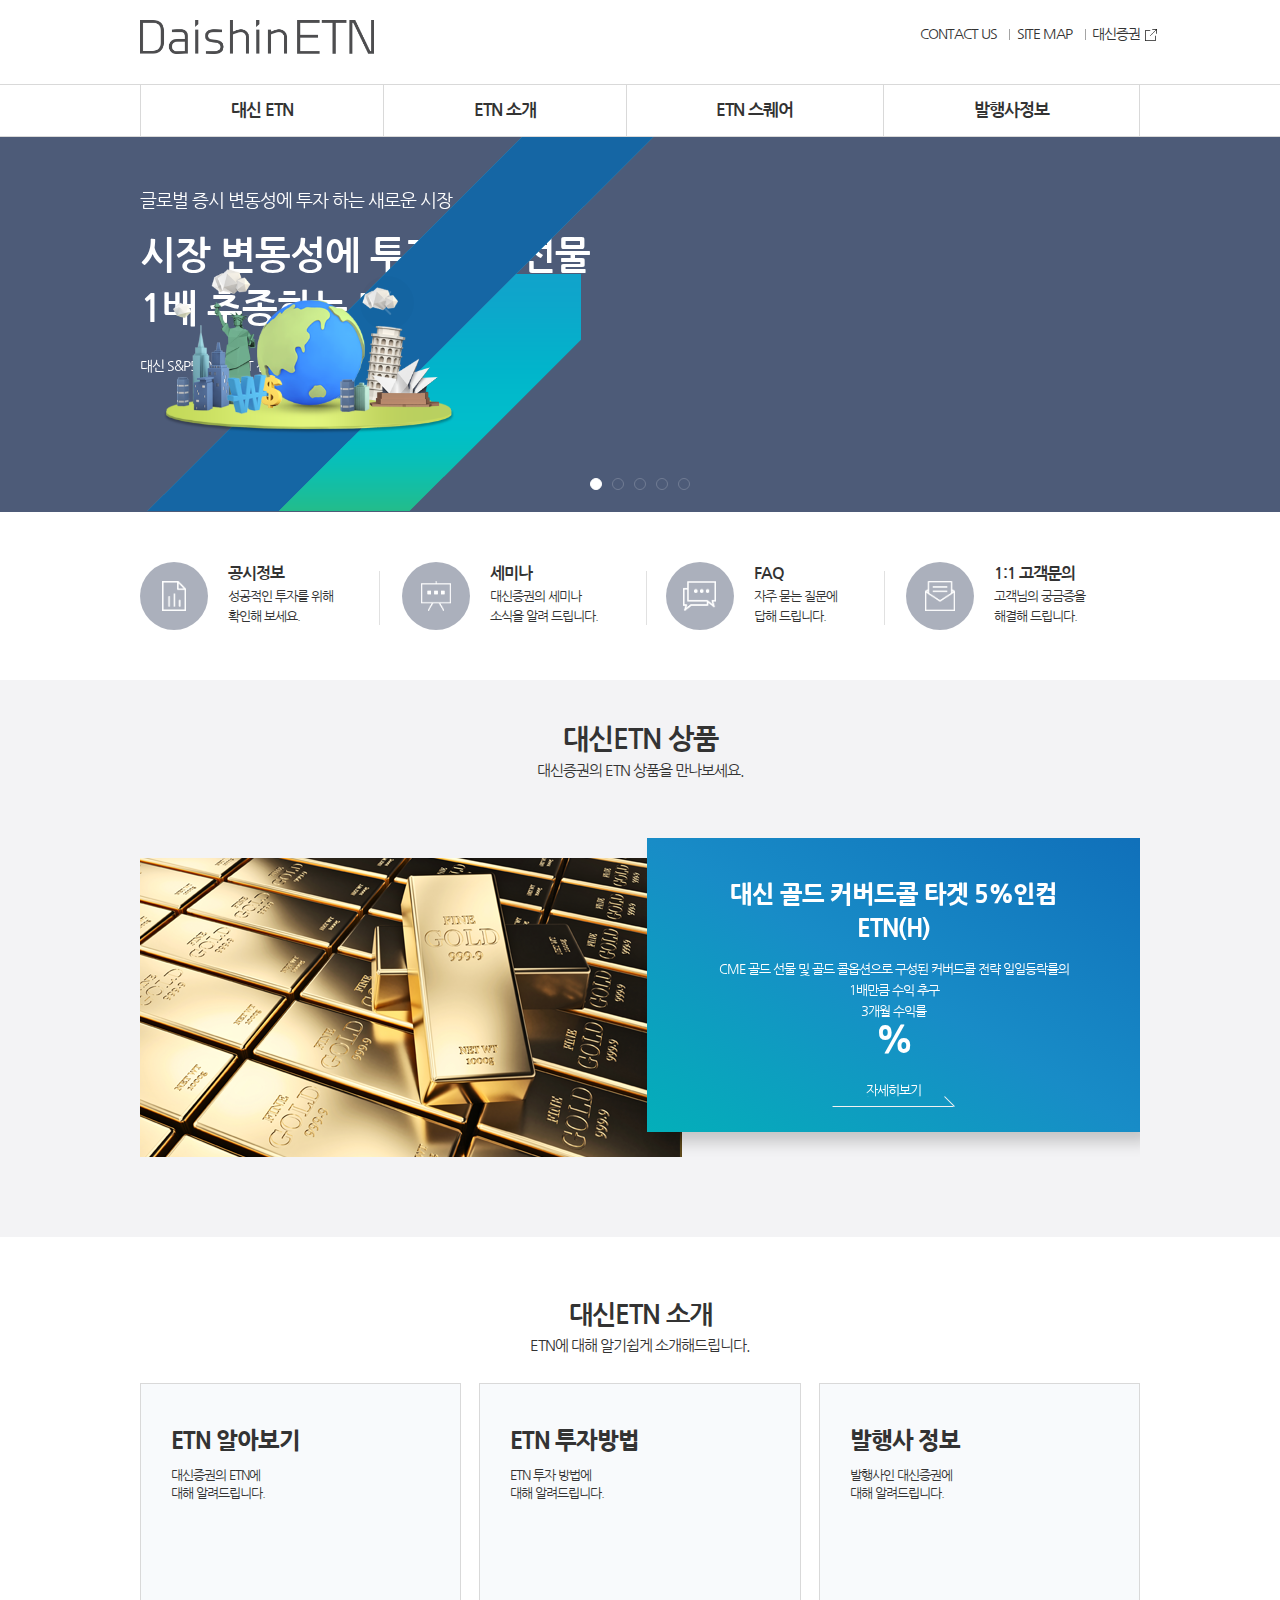
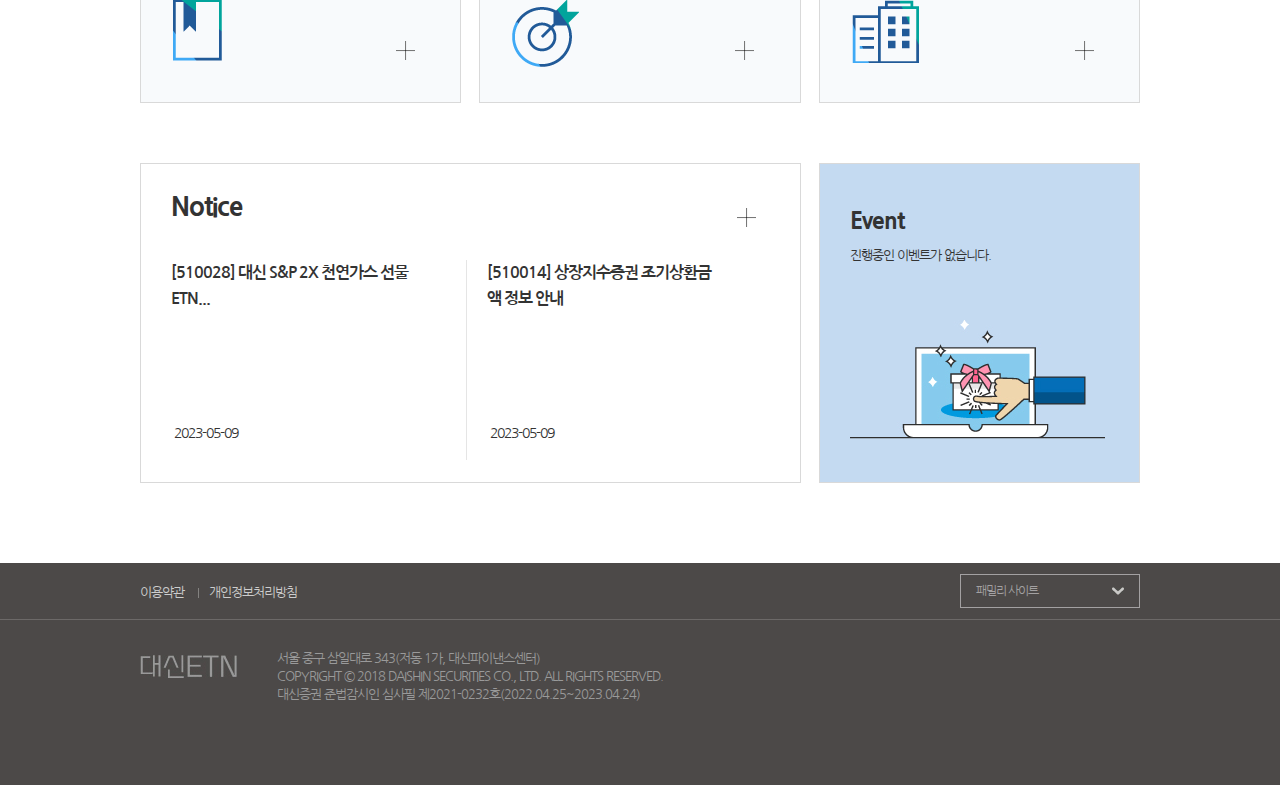
==== commit a7bc5bf9: "why" ====
--- a/Daishin-Securities-ETN/index.html
+++ b/Daishin-Securities-ETN/index.html
@@ -353,6 +353,52 @@
                                     <span class="more">자세히보기</span>
                                 </div>
                             </div>
+                            <div class="pdt-tr-li swiper-slide">
+                                <a href="#">
+                                    <img
+                                        class="pdt-img"
+                                        src="img/10_00_골드바.png"
+                                        alt="11_01_WTI원유"
+                                    />
+                                </a>
+                                <div class="pdt-content">
+                                    <h3>
+                                        대신 골드 커버드콜 타겟 5%인컴<br />
+                                        ETN(H)
+                                    </h3>
+                                    <p>
+                                        CME 골드 선물 및 골드 콜옵션으로 구성된
+                                        커버드콜 전략 일일등락률의<br />1배만큼
+                                        수익 추구
+                                    </p>
+                                    <p>3개월 수익률</p>
+                                    <span class="percent">%</span>
+                                    <span class="more">자세히보기</span>
+                                </div>
+                            </div>
+                            <div class="pdt-tr-li swiper-slide">
+                                <a href="#">
+                                    <img
+                                        class="pdt-img"
+                                        src="img/10_00_골드바.png"
+                                        alt="11_01_WTI원유"
+                                    />
+                                </a>
+                                <div class="pdt-content">
+                                    <h3>
+                                        대신 골드 커버드콜 타겟 5%인컴<br />
+                                        ETN(H)
+                                    </h3>
+                                    <p>
+                                        CME 골드 선물 및 골드 콜옵션으로 구성된
+                                        커버드콜 전략 일일등락률의<br />1배만큼
+                                        수익 추구
+                                    </p>
+                                    <p>3개월 수익률</p>
+                                    <span class="percent">%</span>
+                                    <span class="more">자세히보기</span>
+                                </div>
+                            </div>
                         </div>
                         <div class="dots-position swiper-pagination">
                             <ul class="dots">
--- a/Daishin-Securities-ETN/css/style.css
+++ b/Daishin-Securities-ETN/css/style.css
@@ -392,7 +392,9 @@
 }
 
 /* pdt */
-
+.swiper .swiper-wrapper {
+    height: 29.9rem;
+}
 /*******************
     QUICK SECTION
 ********************/
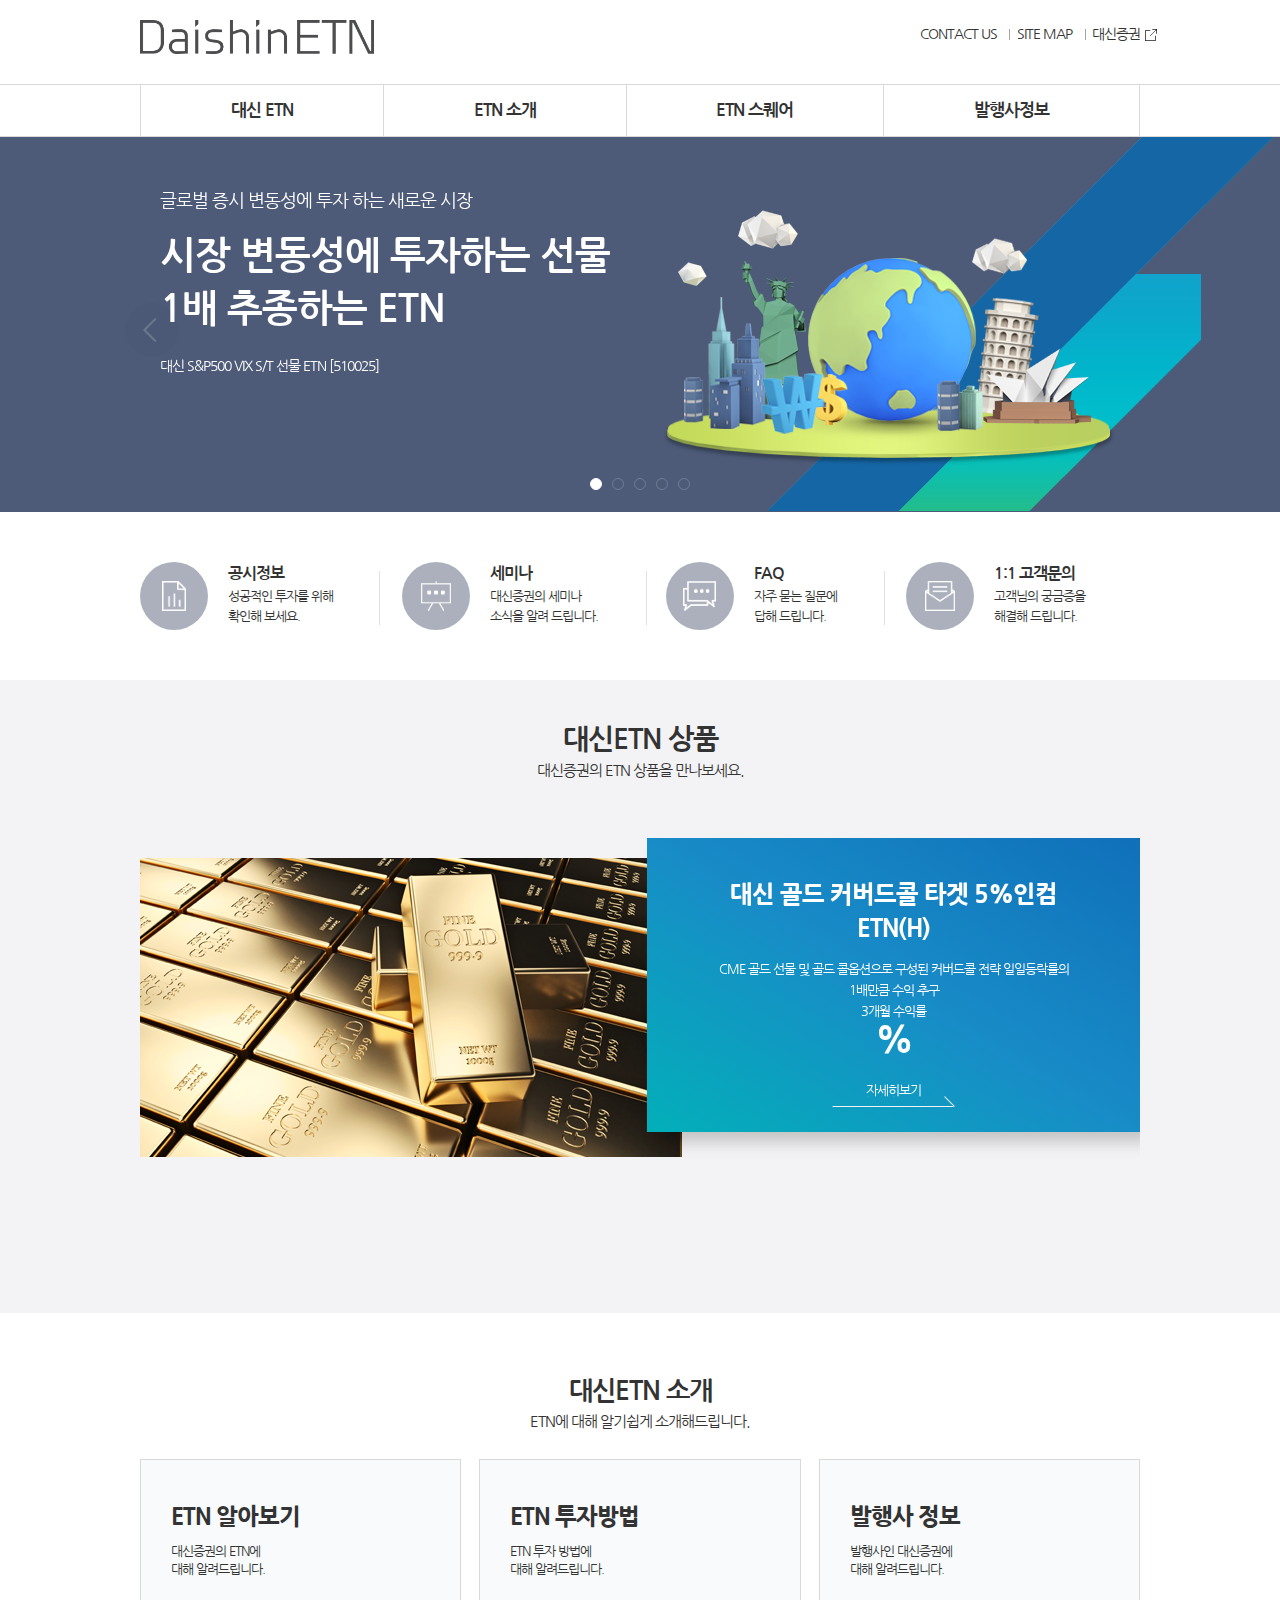
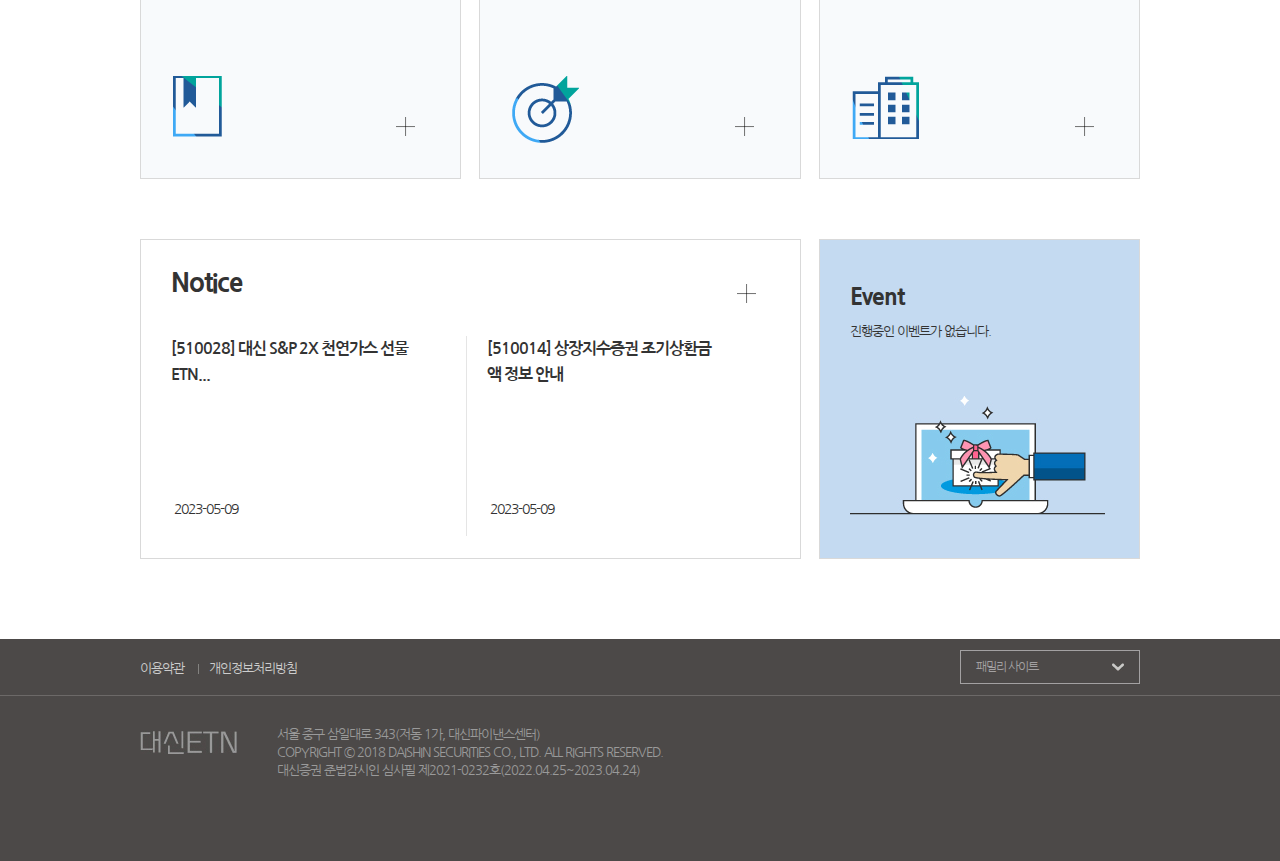
==== commit 3468e973: "main-slider" ====
--- a/Daishin-Securities-ETN/index.html
+++ b/Daishin-Securities-ETN/index.html
@@ -125,161 +125,178 @@
             </nav>
         </header>
         <main class="main">
-            <section class="hero-section swiper hero-swiper">
-                <div class="container swiper-wrapper">
-                    <div class="hero03 swiper-slide">
-                        <div class="hero03-text-box">
-                            <p class="hero-sub-title">
-                                글로벌 증시 변동성에 투자 하는 새로운 시장
-                            </p>
-                            <h2 class="hero-title">
-                                시장 변동성에 투자하는 선물<br />
-                                1배 추종하는 ETN
-                            </h2>
-                            <p class="gift">
-                                대신 S&P500 VIX S/T 선물 ETN [510025]
-                            </p>
-                        </div>
-                        <div class="hero-img-box">
-                            <a class="hero-img3" href="#">
-                                <img
-                                    class="img1"
-                                    src="img/mainVisualBg.png"
-                                    alt="mainVisualBg"
-                                />
-                                <img
-                                    class="img2"
-                                    src="img/mainVisual02.png"
-                                    alt="mainVisual02"
-                                />
-                            </a>
-                        </div>
-                    </div>
-                    <div class="hero03 swiper-slide">
-                        <div class="hero03-text-box">
-                            <p class="hero-sub-title">
-                                글로벌 증시 변동성에 투자 하는 새로운 시장
-                            </p>
-                            <h2 class="hero-title">
-                                시장 변동성에 투자하는 선물<br />
-                                1배 추종하는 ETN
-                            </h2>
-                            <p class="gift">
-                                대신 S&P500 VIX S/T 선물 ETN [510025]
-                            </p>
-                        </div>
-                        <div class="hero-img-box">
-                            <a class="hero-img3" href="#">
-                                <img
-                                    class="img1"
-                                    src="img/mainVisualBg.png"
-                                    alt="mainVisualBg"
-                                />
-                                <img
-                                    class="img2"
-                                    src="img/mainVisual02.png"
-                                    alt="mainVisual02"
-                                />
-                            </a>
-                        </div>
-                    </div>
-                    <div class="hero03 swiper-slide">
-                        <div class="hero03-text-box">
-                            <p class="hero-sub-title">
-                                글로벌 증시 변동성에 투자 하는 새로운 시장
-                            </p>
-                            <h2 class="hero-title">
-                                시장 변동성에 투자하는 선물<br />
-                                1배 추종하는 ETN
-                            </h2>
-                            <p class="gift">
-                                대신 S&P500 VIX S/T 선물 ETN [510025]
-                            </p>
-                        </div>
-                        <div class="hero-img-box">
-                            <a class="hero-img3" href="#">
-                                <img
-                                    class="img1"
-                                    src="img/mainVisualBg.png"
-                                    alt="mainVisualBg"
-                                />
-                                <img
-                                    class="img2"
-                                    src="img/mainVisual02.png"
-                                    alt="mainVisual02"
-                                />
-                            </a>
-                        </div>
-                    </div>
-                    <div class="hero03 swiper-slide">
-                        <div class="hero03-text-box">
-                            <p class="hero-sub-title">
-                                글로벌 증시 변동성에 투자 하는 새로운 시장
-                            </p>
-                            <h2 class="hero-title">
-                                시장 변동성에 투자하는 선물<br />
-                                1배 추종하는 ETN
-                            </h2>
-                            <p class="gift">
-                                대신 S&P500 VIX S/T 선물 ETN [510025]
-                            </p>
-                        </div>
-                        <div class="hero-img-box">
-                            <a class="hero-img3" href="#">
-                                <img
-                                    class="img1"
-                                    src="img/mainVisualBg.png"
-                                    alt="mainVisualBg"
-                                />
-                                <img
-                                    class="img2"
-                                    src="img/mainVisual02.png"
-                                    alt="mainVisual02"
-                                />
-                            </a>
-                        </div>
-                    </div>
-                    <div class="hero03 swiper-slide">
-                        <div class="hero03-text-box">
-                            <p class="hero-sub-title">
-                                글로벌 증시 변동성에 투자 하는 새로운 시장
-                            </p>
-                            <h2 class="hero-title">
-                                시장 변동성에 투자하는 선물<br />
-                                1배 추종하는 ETN
-                            </h2>
-                            <p class="gift">
-                                대신 S&P500 VIX S/T 선물 ETN [510025]
-                            </p>
-                        </div>
-                        <div class="hero-img-box">
-                            <a class="hero-img3" href="#">
-                                <img
-                                    class="img1"
-                                    src="img/mainVisualBg.png"
-                                    alt="mainVisualBg"
-                                />
-                                <img
-                                    class="img2"
-                                    src="img/mainVisual02.png"
-                                    alt="mainVisual02"
-                                />
-                            </a>
-                        </div>
-                    </div>
-                </div>
-                <div class="swiper-pagination">
-                    <ul class="dots">
-                        <li class="dot"><a href="#"></a></li>
-                        <li class="dot"><a href="#"></a></li>
-                        <li class="dot active"><a href="#"></a></li>
-                        <li class="dot"><a href="#"></a></li>
-                        <li class="dot"><a href="#"></a></li>
+            <section class="hero-section">
+                <div class="swiper hero-swiper">
+                    <ul class="swiper-wrapper">
+                        <li class="hero03 swiper-slide">
+                            <div class="hero03-inner">
+                                <div class="hero03-text-box">
+                                    <p class="hero-sub-title">
+                                        글로벌 증시 변동성에 투자 하는 새로운
+                                        시장
+                                    </p>
+                                    <h2 class="hero-title">
+                                        시장 변동성에 투자하는 선물<br />
+                                        1배 추종하는 ETN
+                                    </h2>
+                                    <p class="gift">
+                                        대신 S&P500 VIX S/T 선물 ETN [510025]
+                                    </p>
+                                </div>
+                                <div class="hero-img-box">
+                                    <a class="hero-img3" href="#">
+                                        <img
+                                            class="img1"
+                                            src="img/mainVisualBg.png"
+                                            alt="mainVisualBg"
+                                        />
+                                        <img
+                                            class="img2"
+                                            src="img/mainVisual02.png"
+                                            alt="mainVisual02"
+                                        />
+                                    </a>
+                                </div>
+                            </div>
+                        </li>
+                        <li class="hero03 swiper-slide">
+                            <div class="hero03-inner">
+                                <div class="hero03-text-box">
+                                    <p class="hero-sub-title">
+                                        글로벌 증시 변동성에 투자 하는 새로운
+                                        시장
+                                    </p>
+                                    <h2 class="hero-title">
+                                        시장 변동성에 투자하는 선물<br />
+                                        1배 추종하는 ETN
+                                    </h2>
+                                    <p class="gift">
+                                        대신 S&P500 VIX S/T 선물 ETN [510025]
+                                    </p>
+                                </div>
+                                <div class="hero-img-box">
+                                    <a class="hero-img3" href="#">
+                                        <img
+                                            class="img1"
+                                            src="img/mainVisualBg.png"
+                                            alt="mainVisualBg"
+                                        />
+                                        <img
+                                            class="img2"
+                                            src="img/mainVisual02.png"
+                                            alt="mainVisual02"
+                                        />
+                                    </a>
+                                </div>
+                            </div>
+                        </li>
+                        <li class="hero03 swiper-slide">
+                            <div class="hero03-inner">
+                                <div class="hero03-text-box">
+                                    <p class="hero-sub-title">
+                                        글로벌 증시 변동성에 투자 하는 새로운
+                                        시장
+                                    </p>
+                                    <h2 class="hero-title">
+                                        시장 변동성에 투자하는 선물<br />
+                                        1배 추종하는 ETN
+                                    </h2>
+                                    <p class="gift">
+                                        대신 S&P500 VIX S/T 선물 ETN [510025]
+                                    </p>
+                                </div>
+                                <div class="hero-img-box">
+                                    <a class="hero-img3" href="#">
+                                        <img
+                                            class="img1"
+                                            src="img/mainVisualBg.png"
+                                            alt="mainVisualBg"
+                                        />
+                                        <img
+                                            class="img2"
+                                            src="img/mainVisual02.png"
+                                            alt="mainVisual02"
+                                        />
+                                    </a>
+                                </div>
+                            </div>
+                        </li>
+                        <li class="hero03 swiper-slide">
+                            <div class="hero03-inner">
+                                <div class="hero03-text-box">
+                                    <p class="hero-sub-title">
+                                        글로벌 증시 변동성에 투자 하는 새로운
+                                        시장
+                                    </p>
+                                    <h2 class="hero-title">
+                                        시장 변동성에 투자하는 선물<br />
+                                        1배 추종하는 ETN
+                                    </h2>
+                                    <p class="gift">
+                                        대신 S&P500 VIX S/T 선물 ETN [510025]
+                                    </p>
+                                </div>
+                                <div class="hero-img-box">
+                                    <a class="hero-img3" href="#">
+                                        <img
+                                            class="img1"
+                                            src="img/mainVisualBg.png"
+                                            alt="mainVisualBg"
+                                        />
+                                        <img
+                                            class="img2"
+                                            src="img/mainVisual02.png"
+                                            alt="mainVisual02"
+                                        />
+                                    </a>
+                                </div>
+                            </div>
+                        </li>
+                        <li class="hero03 swiper-slide">
+                            <div class="hero03-inner">
+                                <div class="hero03-text-box">
+                                    <p class="hero-sub-title">
+                                        글로벌 증시 변동성에 투자 하는 새로운
+                                        시장
+                                    </p>
+                                    <h2 class="hero-title">
+                                        시장 변동성에 투자하는 선물<br />
+                                        1배 추종하는 ETN
+                                    </h2>
+                                    <p class="gift">
+                                        대신 S&P500 VIX S/T 선물 ETN [510025]
+                                    </p>
+                                </div>
+                                <div class="hero-img-box">
+                                    <a class="hero-img3" href="#">
+                                        <img
+                                            class="img1"
+                                            src="img/mainVisualBg.png"
+                                            alt="mainVisualBg"
+                                        />
+                                        <img
+                                            class="img2"
+                                            src="img/mainVisual02.png"
+                                            alt="mainVisual02"
+                                        />
+                                    </a>
+                                </div>
+                            </div>
+                        </li>
                     </ul>
-                </div>
-                <div class="hero-moving-btn">
-                    <div class="prev-btn swiper-button-prev"></div>
-                    <div class="next-btn swiper-button-next"></div>
+                    <div class="swiper-pagination">
+                        <ul class="dots">
+                            <li class="dot"><a href="#"></a></li>
+                            <li class="dot"><a href="#"></a></li>
+                            <li class="dot active"><a href="#"></a></li>
+                            <li class="dot"><a href="#"></a></li>
+                            <li class="dot"><a href="#"></a></li>
+                        </ul>
+                    </div>
+                    <div class="hero-moving-btn">
+                        <div class="prev-btn swiper-button-prev"></div>
+                        <div class="next-btn swiper-button-next"></div>
+                    </div>
                 </div>
             </section>
             <section class="quick-menu-section">
@@ -410,8 +427,8 @@
                             </ul>
                         </div>
                         <div class="pdt-moving-btn">
-                            <div class="prev-btn swiper-button-prev"></div>
-                            <div class="next-btn swiper-button-next"></div>
+                            <div class="swiper-button-prev"></div>
+                            <div class="swiper-button-next"></div>
                         </div>
                     </div>
                 </div>
--- a/Daishin-Securities-ETN/css/style.css
+++ b/Daishin-Securities-ETN/css/style.css
@@ -223,17 +223,20 @@
     position: relative;
     /* height: 37.5rem; */
 }
+.hero03-inner {
+    position: relative;
+    width: 100%;
+}
 
 .hero03-text-box {
     position: absolute;
     top: 55px;
-    left: 0;
+    left: 20px;
 }
 .hero-img-box {
     position: absolute;
     top: 0;
-    right: 0;
-    transform: translateX(-900px);
+    left: 1000px;
 }
 
 .hero-sub-title {
@@ -326,7 +329,7 @@
 .swiper-button-prev {
     position: absolute;
     top: 50%;
-    transform: translate(350px, -50%);
+    transform: translateX(380px);
     background: rgba(0, 0, 0, 0.05) url(../img/mainVisualCtrL.png) no-repeat
         center center;
     width: 5.4rem !important;
@@ -340,7 +343,7 @@
     position: absolute;
     top: 50%;
     right: 18%;
-    transform: translate(-350px, -50%);
+    transform: translateX(-380px);
     background: rgba(0, 0, 0, 0.05) url(../img/mainVisualCtrR.png) no-repeat
         center center;
     width: 5.4rem !important;
@@ -391,9 +394,27 @@
     bottom: var(--swiper-pagination-bottom, 20px) !important;
 }
 
+.swiper .swiper-wrapper {
+    height: 37.5rem;
+    max-width: 100rem;
+    margin: 0 auto;
+}
+
 /* pdt */
-.swiper .swiper-wrapper {
-    height: 29.9rem;
+
+.pdt-moving-btn .swiper-button-prev {
+    position: absolute;
+    top: 50%;
+    transform: translateX(-250%);
+    background: rgba(0, 0, 0, 0.05) url(../img/mainEtnPdtCtrL.gif) no-repeat
+        center center;
+    background-size: auto;
+    width: 1.4rem;
+    height: 2.4rem;
+    cursor: pointer;
+    transition: all 0.5s;
+    /* z-index: 100;
+    opacity: 1; */
 }
 /*******************
     QUICK SECTION
@@ -563,7 +584,7 @@
     border: 1px solid #005bac;
 }
 
-.pdt-moving-btn .prev-btn {
+/* .pdt-moving-btn .prev-btn {
     position: absolute;
     top: 50%;
     transform: translateX(-250%);
@@ -574,7 +595,7 @@
     height: 2.4rem;
     cursor: pointer;
     transition: all 0.5s;
-}
+} */
 .pdt-moving-btn .next-btn {
     position: absolute;
     top: 50%;
--- a/Daishin-Securities-ETN/css/query.css
+++ b/Daishin-Securities-ETN/css/query.css
@@ -1,21 +1,30 @@
-/* 1753px */
-@media (max-width: 110em) {
-    /* .hero-img-box {
-     transform: translateX(-1000px);
-    } */
-    .hero-img3 .img2 {
-        width: 29rem;
-        top: 132px;
-        right: 66px;
-    }
-    .hero-img3 .img1 {
-        width: auto;
-    }
-    .swiper-button-prev {
-        display: none;
-    }
-    .swiper-button-next {
-        display: none;
+/* 1875px */
+@media (max-width: 117em) {
+    .swiper-button-next,
+    .swiper-rtl .swiper-button-prev {
+        right: var(--swiper-navigation-sides-offset, -275px) !important;
+    }
+    .swiper-button-prev,
+    .swiper-rtl .swiper-button-next {
+        left: var(--swiper-navigation-sides-offset, -255px) !important;
+        right: auto;
+    }
+}
+
+/* 1250px */
+@media (max-width: 78em) {
+    .swiper-button-next,
+    .swiper-rtl .swiper-button-prev {
+        right: var(--swiper-navigation-sides-offset, -350px) !important;
+    }
+    .swiper-button-prev,
+    .swiper-rtl .swiper-button-next {
+        left: var(--swiper-navigation-sides-offset, -370px) !important;
+        right: auto;
+    }
+
+    .hero-img3 .img1 {
+        right: 48px;
     }
 }
 
@@ -28,6 +37,14 @@
     /*******************
          HEADER SECTION
     ********************/
+    .swiper-button-next,
+    .swiper-rtl .swiper-button-prev {
+        display: none !important;
+    }
+    .swiper-button-prev,
+    .swiper-rtl .swiper-button-next {
+        display: none !important;
+    }
 
     .header {
         position: relative;
@@ -398,24 +415,45 @@
         line-height: 1.6;
     }
 }
+/* 920px */
+@media (max-width: 58em) {
+    .hero-img3 .img1 {
+        right: 150px;
+    }
+    .hero-img3 .img2 {
+        right: 266px;
+    }
+}
+
+/* 830px */
+@media (max-width: 52em) {
+    .hero-img3 .img1 {
+        right: 250px;
+    }
+}
+/* 730px */
+@media (max-width: 46em) {
+    .hero-img3 .img1 {
+        right: 350px;
+    }
+    .hero-img3 .img2 {
+        right: 366px;
+    }
+}
 /* 640px */
 @media (max-width: 40em) {
     html {
         /* 9px / 16px  */
         font-size: 56.25%;
     }
+    .hero-img3 .img1 {
+        display: none;
+    }
     .hero-img3 .img2 {
-        width: 25rem;
-    }
-}
-
-/* 540px */
-@media (max-width: 34em) {
-    .hero-img3 .img2 {
-        top: 162px;
-        right: 16px;
-    }
-}
+        right: 530px;
+    }
+}
+
 /* 460px */
 @media (max-width: 29em) {
     .hero-img3 .img1 {
@@ -427,9 +465,9 @@
         display: none;
     }
     .hero-img3 .img2 {
-        top: 165px;
-        right: auto;
-        left: 100px;
+        right: 690px;
+        width: 22rem;
+        top: 170px;
     }
     .hero-title {
         font-size: 2.8rem;
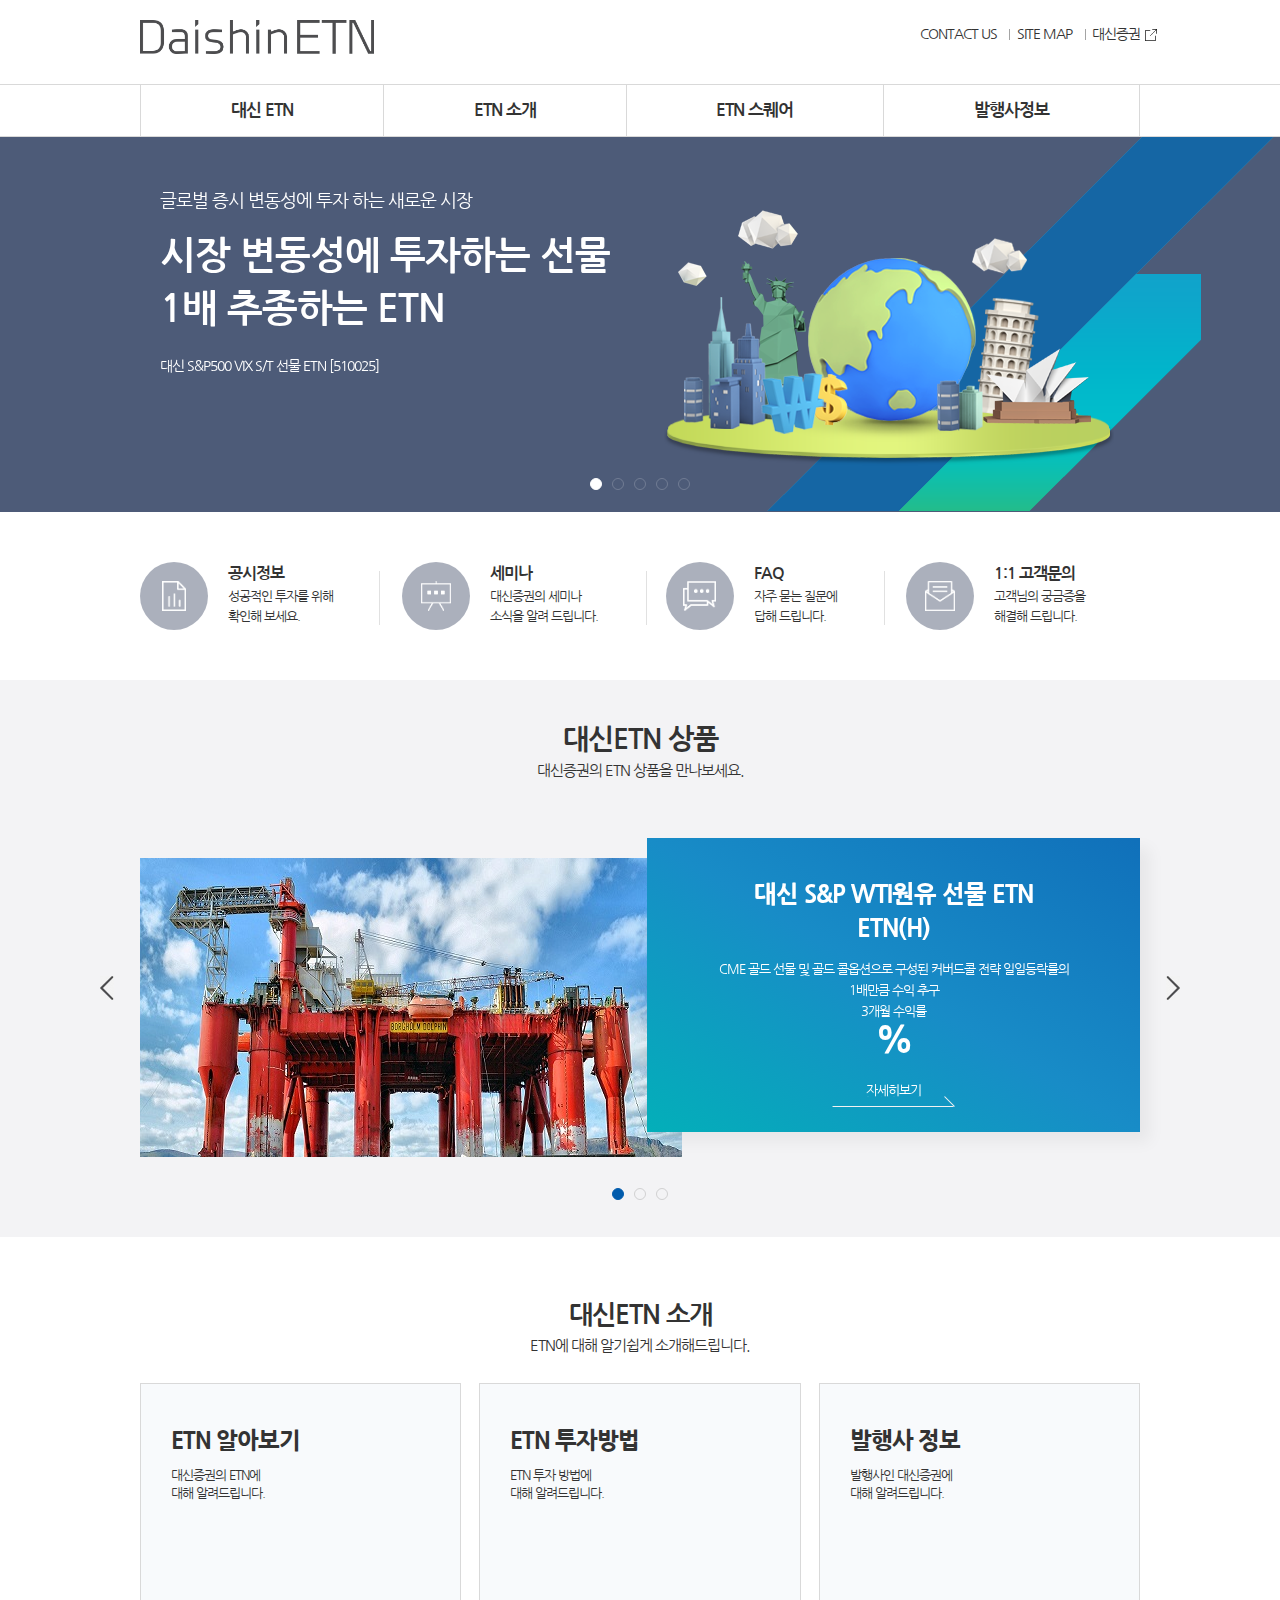
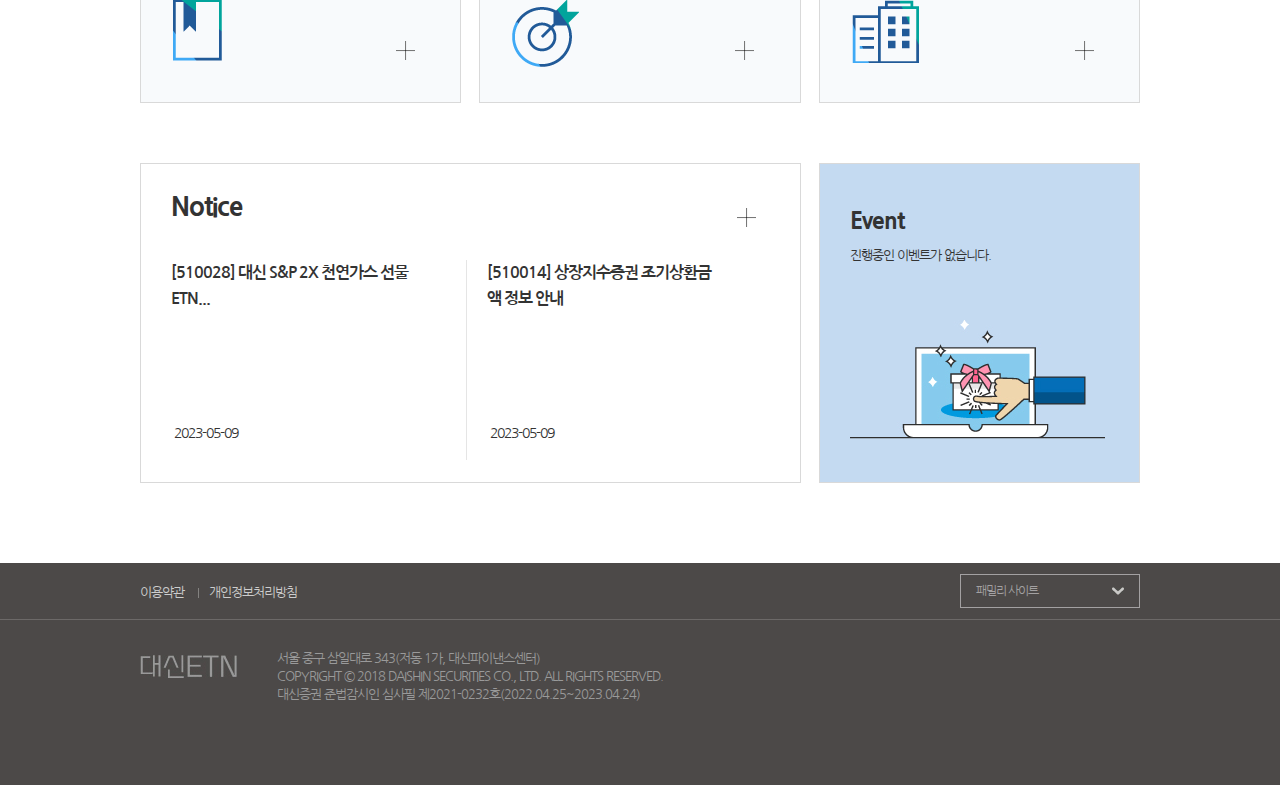
==== commit 5de28af5: "complete" ====
--- a/Daishin-Securities-ETN/index.html
+++ b/Daishin-Securities-ETN/index.html
@@ -294,8 +294,8 @@
                         </ul>
                     </div>
                     <div class="hero-moving-btn">
-                        <div class="prev-btn swiper-button-prev"></div>
-                        <div class="next-btn swiper-button-next"></div>
+                        <div class="swiper-button-prev"></div>
+                        <div class="swiper-button-next"></div>
                     </div>
                 </div>
             </section>
@@ -340,84 +340,90 @@
                 </div>
             </section>
             <section class="pdt-section">
-                <div class="container">
+                <div class="pdt-container">
                     <div class="pdt-title-wrap">
                         <h2 class="pdt-title">대신ETN 상품</h2>
                         <p>대신증권의 ETN 상품을 만나보세요.</p>
                     </div>
-                    <div class="swiper .pdt-swiper">
-                        <div class="transform-pdt swiper-wrapper">
-                            <div class="pdt-tr-li swiper-slide">
-                                <a href="#">
-                                    <img
-                                        class="pdt-img"
-                                        src="img/10_00_골드바.png"
-                                        alt="11_01_WTI원유"
-                                    />
-                                </a>
-                                <div class="pdt-content">
-                                    <h3>
-                                        대신 골드 커버드콜 타겟 5%인컴<br />
-                                        ETN(H)
-                                    </h3>
-                                    <p>
-                                        CME 골드 선물 및 골드 콜옵션으로 구성된
-                                        커버드콜 전략 일일등락률의<br />1배만큼
-                                        수익 추구
-                                    </p>
-                                    <p>3개월 수익률</p>
-                                    <span class="percent">%</span>
-                                    <span class="more">자세히보기</span>
-                                </div>
-                            </div>
-                            <div class="pdt-tr-li swiper-slide">
-                                <a href="#">
-                                    <img
-                                        class="pdt-img"
-                                        src="img/10_00_골드바.png"
-                                        alt="11_01_WTI원유"
-                                    />
-                                </a>
-                                <div class="pdt-content">
-                                    <h3>
-                                        대신 골드 커버드콜 타겟 5%인컴<br />
-                                        ETN(H)
-                                    </h3>
-                                    <p>
-                                        CME 골드 선물 및 골드 콜옵션으로 구성된
-                                        커버드콜 전략 일일등락률의<br />1배만큼
-                                        수익 추구
-                                    </p>
-                                    <p>3개월 수익률</p>
-                                    <span class="percent">%</span>
-                                    <span class="more">자세히보기</span>
-                                </div>
-                            </div>
-                            <div class="pdt-tr-li swiper-slide">
-                                <a href="#">
-                                    <img
-                                        class="pdt-img"
-                                        src="img/10_00_골드바.png"
-                                        alt="11_01_WTI원유"
-                                    />
-                                </a>
-                                <div class="pdt-content">
-                                    <h3>
-                                        대신 골드 커버드콜 타겟 5%인컴<br />
-                                        ETN(H)
-                                    </h3>
-                                    <p>
-                                        CME 골드 선물 및 골드 콜옵션으로 구성된
-                                        커버드콜 전략 일일등락률의<br />1배만큼
-                                        수익 추구
-                                    </p>
-                                    <p>3개월 수익률</p>
-                                    <span class="percent">%</span>
-                                    <span class="more">자세히보기</span>
-                                </div>
-                            </div>
-                        </div>
-                        <div class="dots-position swiper-pagination">
+                    <div class="swiper pdt-swiper">
+                        <ul class="transform-pdt swiper-wrapper">
+                            <li class="pdt-tr-li swiper-slide">
+                                <div class="pdt-tr-li-inner">
+                                    <a href="#">
+                                        <img
+                                            class="pdt-img"
+                                            src="img/11_01_WTI원유.jpg"
+                                            alt="11_01_WTI원유"
+                                        />
+                                    </a>
+                                    <div class="pdt-content">
+                                        <h3>
+                                            대신 S&P WTI원유 선물 ETN<br />
+                                            ETN(H)
+                                        </h3>
+                                        <p>
+                                            CME 골드 선물 및 골드 콜옵션으로
+                                            구성된 커버드콜 전략 일일등락률의<br />1배만큼
+                                            수익 추구
+                                        </p>
+                                        <p>3개월 수익률</p>
+                                        <span class="percent">%</span>
+                                        <span class="more">자세히보기</span>
+                                    </div>
+                                </div>
+                            </li>
+                            <li class="pdt-tr-li swiper-slide">
+                                <div class="pdt-tr-li-inner">
+                                    <a href="#">
+                                        <img
+                                            class="pdt-img"
+                                            src="img/10_00_골드바.png"
+                                            alt="10_00_골드바"
+                                        />
+                                    </a>
+                                    <div class="pdt-content">
+                                        <h3>
+                                            대신 골드 커버드콜 타겟 5%인컴<br />
+                                            ETN(H)
+                                        </h3>
+                                        <p>
+                                            CME 골드 선물 및 골드 콜옵션으로
+                                            구성된 커버드콜 전략 일일등락률의<br />1배만큼
+                                            수익 추구
+                                        </p>
+                                        <p>3개월 수익률</p>
+                                        <span class="percent">%</span>
+                                        <span class="more">자세히보기</span>
+                                    </div>
+                                </div>
+                            </li>
+                            <li class="pdt-tr-li swiper-slide">
+                                <div class="pdt-tr-li-inner">
+                                    <a href="#">
+                                        <img
+                                            class="pdt-img"
+                                            src="img/9_01_광산.jpg"
+                                            alt="9_01_광산"
+                                        />
+                                    </a>
+                                    <div class="pdt-content">
+                                        <h3>
+                                            대신 철광석 선물 ETN<br />
+                                            ETN(H)
+                                        </h3>
+                                        <p>
+                                            CME 골드 선물 및 골드 콜옵션으로
+                                            구성된 커버드콜 전략 일일등락률의<br />1배만큼
+                                            수익 추구
+                                        </p>
+                                        <p>3개월 수익률</p>
+                                        <span class="percent">%</span>
+                                        <span class="more">자세히보기</span>
+                                    </div>
+                                </div>
+                            </li>
+                        </ul>
+                        <div class="swiper-pagination">
                             <ul class="dots">
                                 <li class="dot dot-block"><a href="#"></a></li>
                                 <li class="dot pdt-dot-active">
--- a/Daishin-Securities-ETN/css/style.css
+++ b/Daishin-Securities-ETN/css/style.css
@@ -326,37 +326,37 @@
 
 /* nav */
 
-.swiper-button-prev {
+.hero-section .swiper-button-prev {
     position: absolute;
     top: 50%;
     transform: translateX(380px);
     background: rgba(0, 0, 0, 0.05) url(../img/mainVisualCtrL.png) no-repeat
         center center;
-    width: 5.4rem !important;
-    height: 5.4rem !important;
+    width: 5.4rem;
+    height: 5.4rem;
     border-radius: 50%;
     cursor: pointer;
     transition: all 0.3s;
     opacity: 0;
 }
-.swiper-button-next {
+.hero-section .swiper-button-next {
     position: absolute;
     top: 50%;
-    right: 18%;
+    right: 0;
     transform: translateX(-380px);
     background: rgba(0, 0, 0, 0.05) url(../img/mainVisualCtrR.png) no-repeat
         center center;
-    width: 5.4rem !important;
-    height: 5.4rem !important;
+    width: 5.4rem;
+    height: 5.4rem;
     border-radius: 50%;
     cursor: pointer;
     transition: all 0.3s;
     opacity: 0;
 }
-.hero-section:hover .swiper-button-prev {
+.hero-section:hover .hero-moving-btn .swiper-button-prev {
     opacity: 1;
 }
-.hero-section:hover .swiper-button-next {
+.hero-section:hover .hero-moving-btn .swiper-button-next {
     opacity: 1;
 }
 
@@ -366,35 +366,39 @@
 }
 
 /* pagination */
-.swiper .swiper-pagination {
+.hero-swiper .swiper-pagination {
     position: absolute;
     left: 50%;
     bottom: 7%;
     /* transform: translateX(-50%); */
 }
-.swiper .swiper-pagination-bullet {
+.hero-swiper .swiper-pagination-bullet {
     width: 1.2rem;
     height: 1.2rem;
     border: 1px solid #fff;
     border-radius: 50%;
     background: transparent;
 }
-.swiper .swiper-pagination-bullet-active {
+.hero-swiper .swiper-pagination-bullet-active {
     background: #fff;
 }
-.swiper-horizontal > .swiper-pagination-bullets .swiper-pagination-bullet,
-.swiper-pagination-horizontal.swiper-pagination-bullets
+.hero-swiper
+    .swiper-horizontal
+    > .swiper-pagination-bullets
+    .swiper-pagination-bullet,
+.hero-swiper
+    .swiper-pagination-horizontal.swiper-pagination-bullets
     .swiper-pagination-bullet {
-    margin: 0 var(--swiper-pagination-bullet-horizontal-gap, 5px) !important;
-}
-.swiper-horizontal > .swiper-pagination-bullets,
-.swiper-pagination-bullets.swiper-pagination-horizontal,
-.swiper-pagination-custom,
-.swiper-pagination-fraction {
-    bottom: var(--swiper-pagination-bottom, 20px) !important;
-}
-
-.swiper .swiper-wrapper {
+    margin: 0 var(--swiper-pagination-bullet-horizontal-gap, 5px);
+}
+.hero-swiper .swiper-horizontal > .swiper-pagination-bullets,
+.hero-swiper .swiper-pagination-bullets.swiper-pagination-horizontal,
+.hero-swiper .swiper-pagination-custom,
+.hero-swiper .swiper-pagination-fraction {
+    bottom: var(--swiper-pagination-bottom, 20px);
+}
+
+.hero-swiper .swiper-wrapper {
     height: 37.5rem;
     max-width: 100rem;
     margin: 0 auto;
@@ -402,10 +406,19 @@
 
 /* pdt */
 
-.pdt-moving-btn .swiper-button-prev {
+.pdt-container .swiper {
+    max-width: 100%;
+    overflow: visible;
+}
+.pdt-container .swiper-wrapper {
+    width: 100%;
+    height: 29.9rem;
+}
+
+.pdt-container .swiper-button-prev {
     position: absolute;
     top: 50%;
-    transform: translateX(-250%);
+    left: -4%;
     background: rgba(0, 0, 0, 0.05) url(../img/mainEtnPdtCtrL.gif) no-repeat
         center center;
     background-size: auto;
@@ -413,8 +426,45 @@
     height: 2.4rem;
     cursor: pointer;
     transition: all 0.5s;
-    /* z-index: 100;
-    opacity: 1; */
+}
+.pdt-container .swiper-button-next {
+    position: absolute;
+    top: 50%;
+    right: -4%;
+    background: rgba(0, 0, 0, 0.05) url(../img/mainEtnPdtCtrR.gif) no-repeat
+        center center;
+    background-size: auto;
+    width: 1.4rem;
+    height: 2.4rem;
+    cursor: pointer;
+    transition: all 0.5s;
+}
+
+.pdt-container .swiper-pagination-bullet {
+    width: 1.2rem;
+    height: 1.2rem;
+    border: 1px solid #4c4948;
+    border-radius: 50%;
+    background: transparent;
+}
+.pdt-container .swiper-pagination-bullet-active {
+    background: #005bac;
+    border: 1px solid #005bac;
+}
+.pdt-container
+    .swiper-horizontal
+    > .swiper-pagination-bullets
+    .swiper-pagination-bullet,
+.pdt-container
+    .swiper-pagination-horizontal.swiper-pagination-bullets
+    .swiper-pagination-bullet {
+    margin: 0 var(--swiper-pagination-bullet-horizontal-gap, 5px);
+}
+.pdt-container .swiper-horizontal > .swiper-pagination-bullets,
+.pdt-container .swiper-pagination-bullets.swiper-pagination-horizontal,
+.pdt-container .swiper-pagination-custom,
+.pdt-container .swiper-pagination-fraction {
+    bottom: var(--swiper-pagination-bottom, -14%);
 }
 /*******************
     QUICK SECTION
@@ -508,9 +558,12 @@
     background: #f3f3f5;
     text-align: center;
 }
-.pdt-section .container {
-    position: relative;
-}
+.pdt-container {
+    position: relative;
+    max-width: 100rem;
+    margin: 0 auto;
+}
+
 .pdt-title-wrap {
     margin-bottom: 6rem;
 }
@@ -528,6 +581,12 @@
     height: 29.9rem;
     padding-top: 2rem;
     position: relative;
+}
+
+.pdt-tr-li-inner {
+    position: relative;
+    width: 100%;
+    display: block;
 }
 
 .pdt-img {
@@ -544,7 +603,7 @@
     padding: 40px 40px 25px;
     background: linear-gradient(to top right, #03afb9, #188cc7, #1070ba);
     color: #fff;
-    box-shadow: 10px 10px 15px rgba(0, 0, 0, 0.2);
+    box-shadow: 10px 10px 15px rgba(0, 0, 0, 0.05);
     cursor: pointer;
 }
 
@@ -596,7 +655,7 @@
     cursor: pointer;
     transition: all 0.5s;
 } */
-.pdt-moving-btn .next-btn {
+/* .pdt-moving-btn .next-btn {
     position: absolute;
     top: 50%;
     right: 0;
@@ -608,7 +667,7 @@
     height: 2.4rem;
     cursor: pointer;
     transition: all 0.5s;
-}
+} */
 
 /*******************
     INTRODUCE SECTION
--- a/Daishin-Securities-ETN/css/query.css
+++ b/Daishin-Securities-ETN/css/query.css
@@ -1,30 +1,39 @@
 /* 1875px */
 @media (max-width: 117em) {
-    .swiper-button-next,
-    .swiper-rtl .swiper-button-prev {
-        right: var(--swiper-navigation-sides-offset, -275px) !important;
-    }
-    .swiper-button-prev,
-    .swiper-rtl .swiper-button-next {
-        left: var(--swiper-navigation-sides-offset, -255px) !important;
+    .hero-section .swiper-button-next,
+    .hero-section .swiper-rtl .swiper-button-prev {
+        right: var(--swiper-navigation-sides-offset, -275px);
+    }
+    .hero-section .swiper-button-prev,
+    .hero-section .swiper-rtl .swiper-button-next {
+        left: var(--swiper-navigation-sides-offset, -255px);
         right: auto;
     }
 }
 
 /* 1250px */
 @media (max-width: 78em) {
-    .swiper-button-next,
-    .swiper-rtl .swiper-button-prev {
-        right: var(--swiper-navigation-sides-offset, -350px) !important;
-    }
-    .swiper-button-prev,
-    .swiper-rtl .swiper-button-next {
-        left: var(--swiper-navigation-sides-offset, -370px) !important;
+    .hero-section .swiper-button-next,
+    .hero-section .swiper-rtl .swiper-button-prev {
+        right: var(--swiper-navigation-sides-offset, -350px);
+    }
+    .hero-section .swiper-button-prev,
+    .hero-section .swiper-rtl .swiper-button-next {
+        left: var(--swiper-navigation-sides-offset, -370px);
         right: auto;
     }
 
     .hero-img3 .img1 {
         right: 48px;
+    }
+    .topBtn {
+        position: fixed;
+        right: 650px;
+        width: 4rem;
+        height: 4rem;
+        text-indent: -9999px;
+        background-position: center 14px;
+        bottom: 240px;
     }
 }
 
@@ -37,13 +46,16 @@
     /*******************
          HEADER SECTION
     ********************/
-    .swiper-button-next,
-    .swiper-rtl .swiper-button-prev {
-        display: none !important;
-    }
-    .swiper-button-prev,
-    .swiper-rtl .swiper-button-next {
-        display: none !important;
+    .topBtn {
+        bottom: 280px;
+    }
+    .hero-section .swiper-button-next,
+    .hero-section .swiper-rtl .swiper-button-prev {
+        display: none;
+    }
+    .hero-section .swiper-button-prev,
+    .hero-section .swiper-rtl .swiper-button-next {
+        display: none;
     }
 
     .header {
@@ -218,9 +230,10 @@
         padding-bottom: 11%;
     }
 
-    .pdt-section .container {
+    .pdt-container {
         width: 90%;
     }
+
     .pdt-title {
         font-size: 2.3rem;
     }
@@ -230,6 +243,11 @@
     .pdt-title-wrap p {
         font-size: 1.3rem;
     }
+
+    .pdt-container .swiper-wrapper {
+        height: 65rem;
+    }
+
     .pdt-img {
         position: static;
         width: 79%;
@@ -260,19 +278,25 @@
     .pdt-content p:nth-child(2) {
         margin-bottom: 2.5rem;
     }
-    .pdt-moving-btn .prev-btn {
+    .pdt-moving-btn .swiper-button-prev {
         width: 4rem;
         height: 8rem;
         background: url(../img/mainEtnPdtCtrLBig.png) no-repeat center/25px auto;
         top: 54%;
         transform: translateX(0%);
     }
-    .pdt-moving-btn .next-btn {
+    .pdt-moving-btn .swiper-button-next {
         width: 4rem;
         height: 8rem;
         background: url(../img/mainEtnPdtCtrRBig.png) no-repeat center/25px auto;
         top: 54%;
         transform: translateX(0%);
+    }
+    .pdt-container .swiper-horizontal > .swiper-pagination-bullets,
+    .pdt-container .swiper-pagination-bullets.swiper-pagination-horizontal,
+    .pdt-container .swiper-pagination-custom,
+    .pdt-container .swiper-pagination-fraction {
+        bottom: var(--swiper-pagination-bottom, -9%);
     }
     /*******************
         INTRODUCE SECTION
@@ -423,6 +447,15 @@
     .hero-img3 .img2 {
         right: 266px;
     }
+    .pdt-section {
+        padding-bottom: 8%;
+    }
+    .pdt-container .swiper-horizontal > .swiper-pagination-bullets,
+    .pdt-container .swiper-pagination-bullets.swiper-pagination-horizontal,
+    .pdt-container .swiper-pagination-custom,
+    .pdt-container .swiper-pagination-fraction {
+        bottom: var(--swiper-pagination-bottom, -2%);
+    }
 }
 
 /* 830px */
@@ -430,6 +463,15 @@
     .hero-img3 .img1 {
         right: 250px;
     }
+    .pdt-section {
+        padding-bottom: 2%;
+    }
+    .pdt-container .swiper-horizontal > .swiper-pagination-bullets,
+    .pdt-container .swiper-pagination-bullets.swiper-pagination-horizontal,
+    .pdt-container .swiper-pagination-custom,
+    .pdt-container .swiper-pagination-fraction {
+        bottom: var(--swiper-pagination-bottom, 3%);
+    }
 }
 /* 730px */
 @media (max-width: 46em) {
@@ -438,6 +480,19 @@
     }
     .hero-img3 .img2 {
         right: 366px;
+    }
+    .pdt-moving-btn .swiper-button-prev,
+    .pdt-moving-btn .swiper-button-next {
+        top: 40%;
+    }
+    .pdt-section {
+        padding-bottom: 0;
+    }
+    .pdt-container .swiper-horizontal > .swiper-pagination-bullets,
+    .pdt-container .swiper-pagination-bullets.swiper-pagination-horizontal,
+    .pdt-container .swiper-pagination-custom,
+    .pdt-container .swiper-pagination-fraction {
+        bottom: var(--swiper-pagination-bottom, 8%);
     }
 }
 /* 640px */
@@ -445,6 +500,21 @@
     html {
         /* 9px / 16px  */
         font-size: 56.25%;
+    }
+    .topBtn {
+        left: 50%;
+        transform: translateX(-50%);
+        bottom: 255px;
+    }
+
+    .pdt-container .swiper-wrapper {
+        height: 60rem;
+    }
+    .pdt-container .swiper-horizontal > .swiper-pagination-bullets,
+    .pdt-container .swiper-pagination-bullets.swiper-pagination-horizontal,
+    .pdt-container .swiper-pagination-custom,
+    .pdt-container .swiper-pagination-fraction {
+        bottom: var(--swiper-pagination-bottom, 6%);
     }
     .hero-img3 .img1 {
         display: none;
@@ -461,6 +531,15 @@
         right: -96px;
         width: 30rem;
     }
+    .pdt-container .swiper-wrapper {
+        height: 42rem;
+    }
+    .pdt-content p {
+        display: none;
+    }
+    .percent {
+        display: none;
+    }
     .gift {
         display: none;
     }
